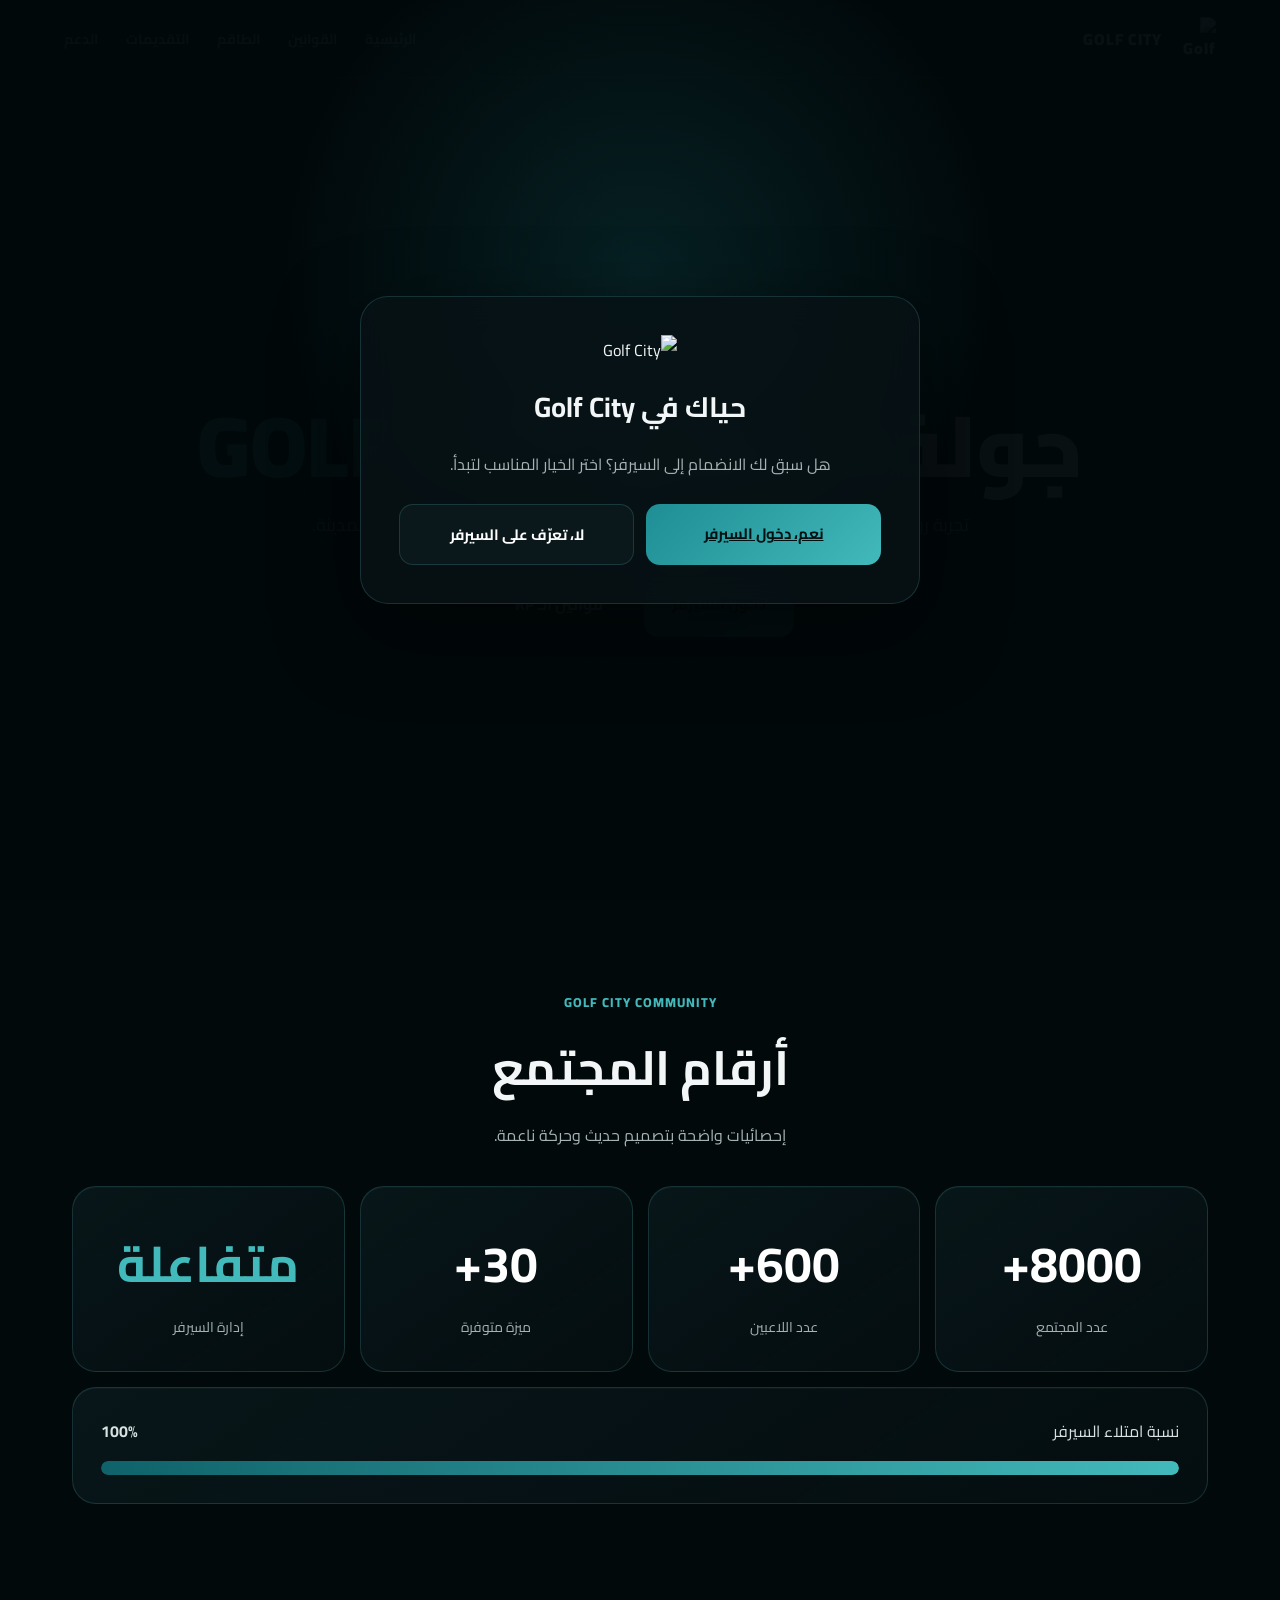
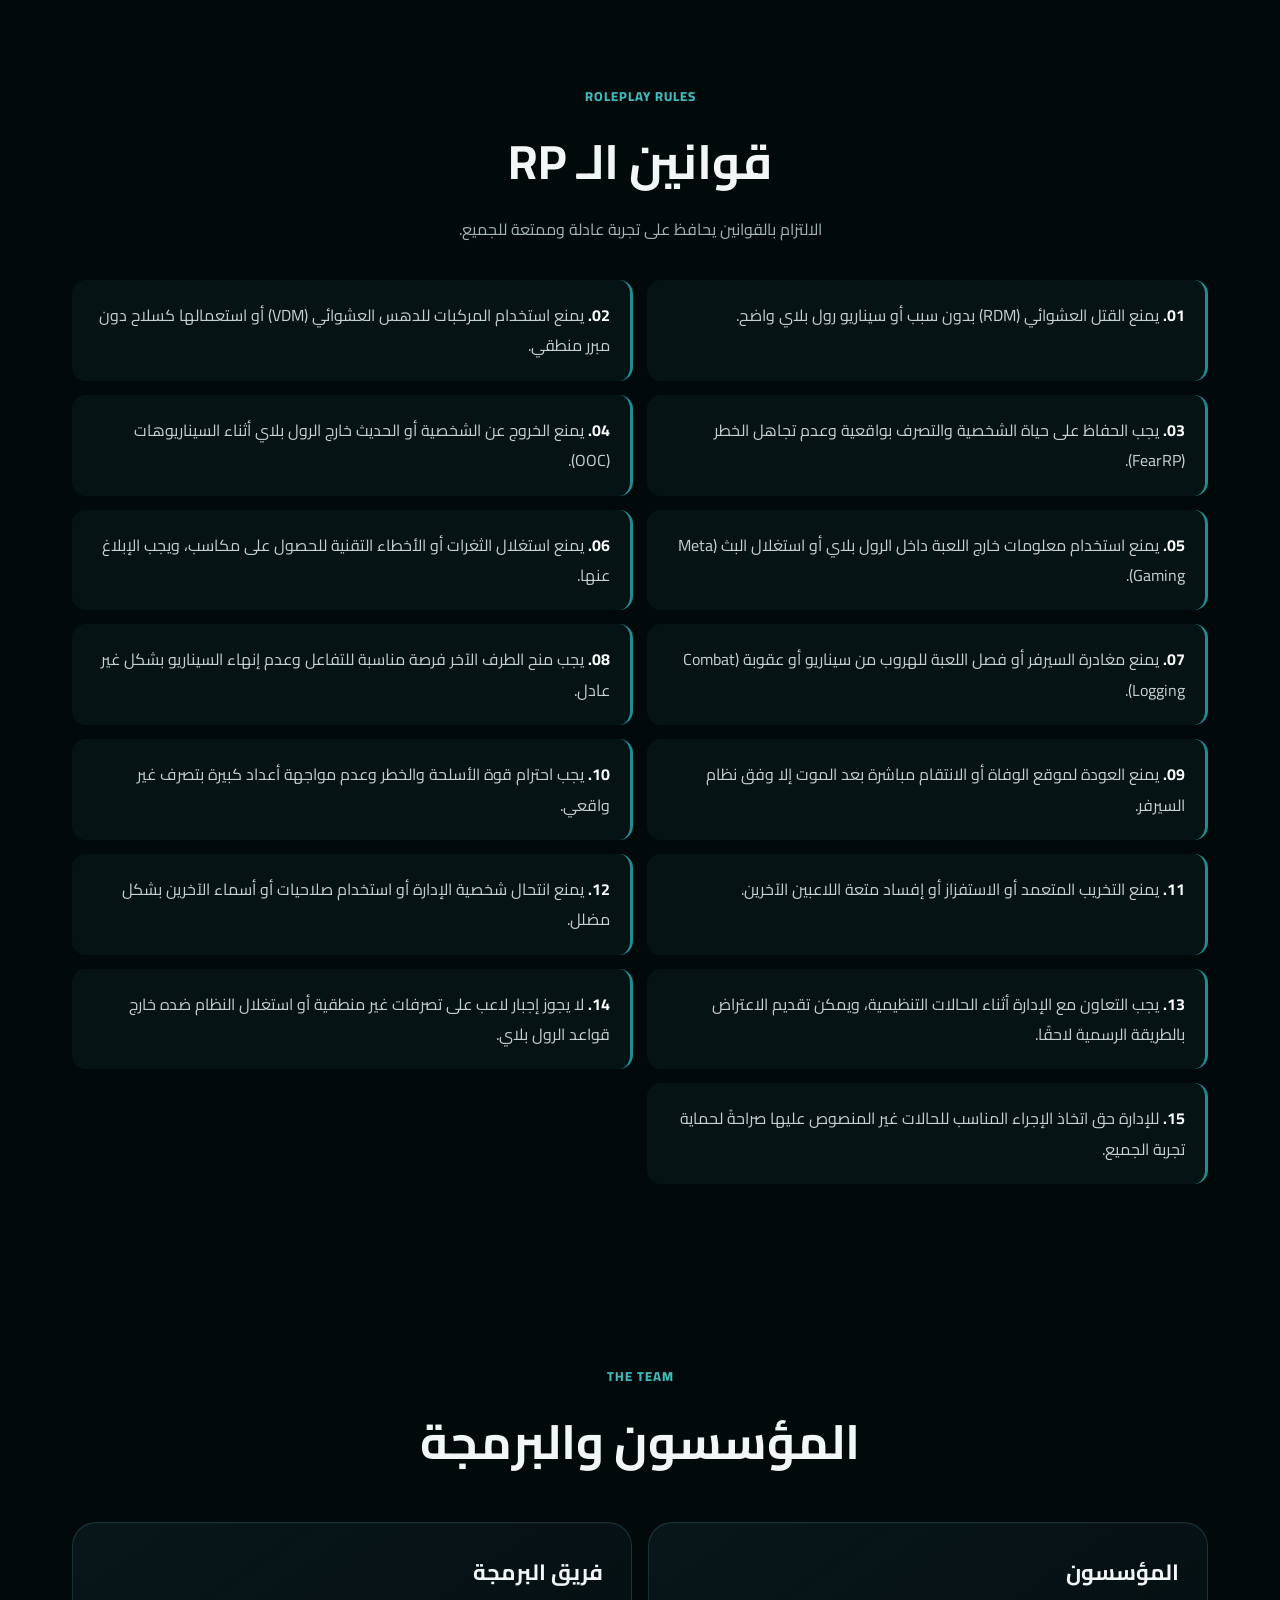
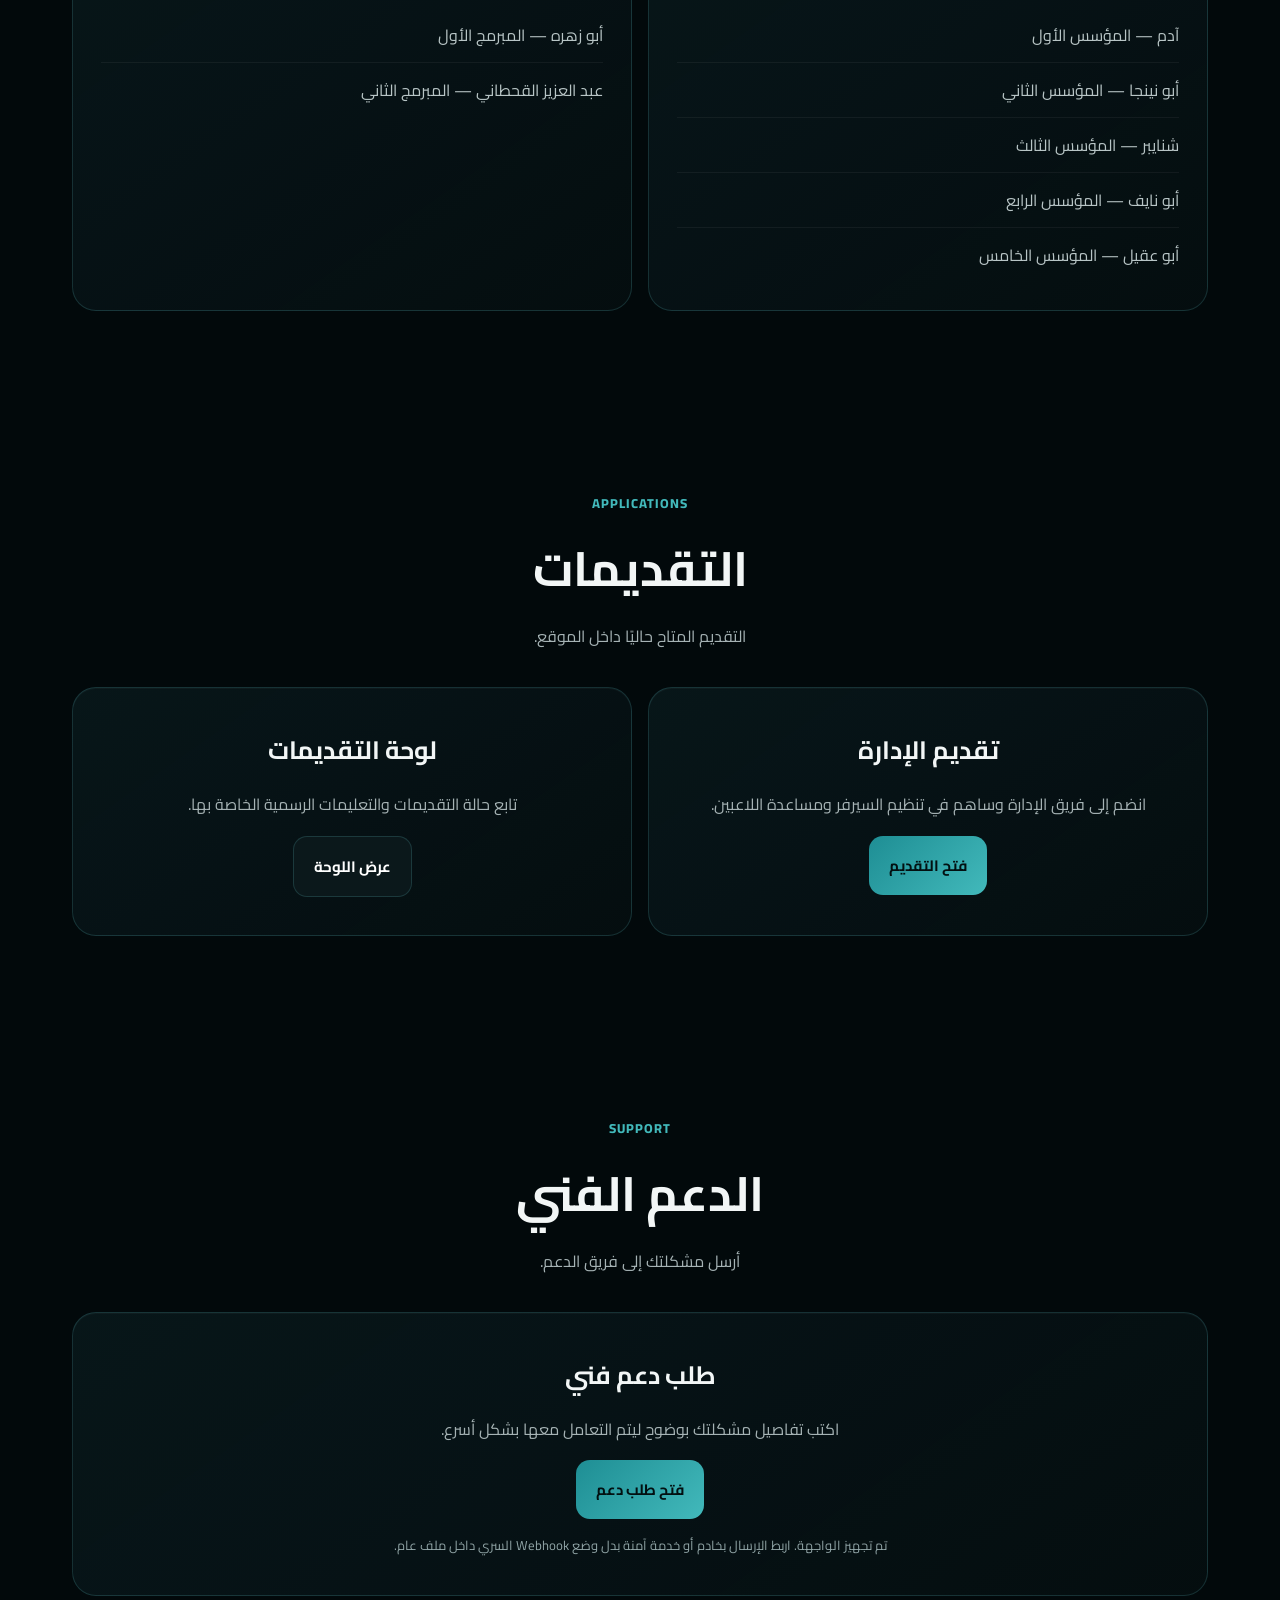
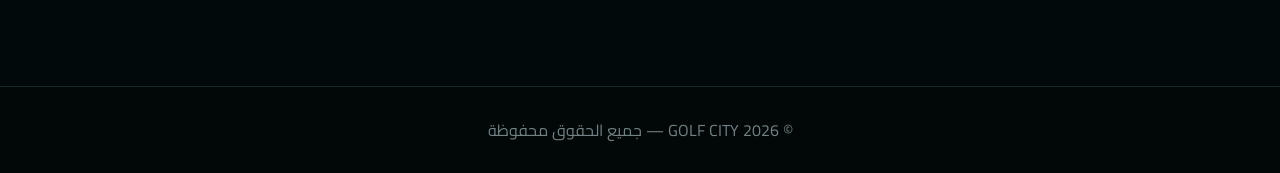
==== index.html @ 4ef330c8 "Add files via upload" ====
<!DOCTYPE html>
<html lang="ar" dir="rtl">
<head>
<meta charset="UTF-8"><meta name="viewport" content="width=device-width,initial-scale=1.0">
<title>Golf City | جولف سيتي</title>
<style>
@import url('https://fonts.googleapis.com/css2?family=Cairo:wght@400;500;600;700;800;900&display=swap');
:root{--bg:#02090b;--panel:#071215;--panel2:#0a1a1d;--turq:#1e8e94;--turq2:#42b9bb;--turq3:#0f6269;--text:#f2f6f6;--muted:#a6b3b5;--line:rgba(99,205,207,.18)}
*{box-sizing:border-box}html{scroll-behavior:smooth}body{margin:0;background:var(--bg);color:var(--text);font-family:Cairo,Arial,sans-serif;overflow-x:hidden}.hidden{display:none!important}
#entry{position:fixed;inset:0;z-index:1000;display:grid;place-items:center;background:radial-gradient(circle at 50% 30%,rgba(30,142,148,.18),transparent 40%),rgba(2,9,11,.97);padding:20px}.entry-box{width:min(560px,100%);padding:38px;border:1px solid var(--line);border-radius:28px;background:rgba(7,18,21,.86);box-shadow:0 25px 80px #0008;text-align:center;backdrop-filter:blur(18px)}.entry-box img{width:92px;height:92px;object-fit:contain;margin-bottom:12px}.entry-box h1{font-size:28px;margin:4px 0 10px}.entry-box p{color:var(--muted);line-height:1.9}.choice{display:grid;grid-template-columns:1fr 1fr;gap:12px;margin-top:25px}.btn{border:1px solid var(--line);background:#0b181b;color:#fff;padding:15px 20px;border-radius:14px;font:700 15px Cairo;cursor:pointer;transition:.25s}.btn:hover{transform:translateY(-2px);border-color:var(--turq2)}.btn.primary{background:linear-gradient(135deg,var(--turq),var(--turq2));color:#021011;border:0}.btn.big{padding:17px 28px;font-size:16px;text-decoration:none;display:inline-block}
.video-wrap{position:fixed;inset:0;z-index:-3;overflow:hidden}.video-wrap video{width:100%;height:100%;object-fit:cover;filter:brightness(.32) saturate(.9)}.shade{position:fixed;inset:0;z-index:-2;background:radial-gradient(circle at 50% 28%,rgba(13,83,88,.22),transparent 42%),linear-gradient(180deg,rgba(2,9,11,.38),var(--bg) 90%)}
header{position:sticky;top:0;z-index:50;height:78px;display:flex;align-items:center;justify-content:space-between;padding:0 clamp(18px,5vw,72px);border-bottom:1px solid var(--line);background:rgba(2,9,11,.74);backdrop-filter:blur(16px)}.brand{display:flex;align-items:center;gap:10px;font-weight:900;letter-spacing:1px}.brand img{width:44px;height:44px;object-fit:contain}.desktop-nav{display:flex;gap:28px}.desktop-nav a{color:var(--muted);text-decoration:none;font-size:14px;font-weight:700;cursor:pointer}.desktop-nav a:hover{color:var(--turq2)}.menu-btn{display:none;background:transparent;border:1px solid var(--line);color:#fff;width:45px;height:40px;border-radius:11px;font-size:22px}
.hero{min-height:calc(100vh - 78px);display:grid;place-items:center;padding:40px 20px}.hero-card{text-align:center;width:min(1050px,100%);padding:60px 20px;position:relative}.hero-card:before{content:"";position:absolute;inset:8% 18%;border:1px solid rgba(66,185,187,.16);border-radius:50%;filter:blur(.2px);z-index:-1}.hero-logo{width:min(230px,55vw);height:150px;object-fit:contain;filter:drop-shadow(0 0 30px rgba(49,176,180,.22));animation:float 4s ease-in-out infinite}.eyebrow{display:inline-flex;align-items:center;gap:9px;color:#b7d8d9;border:1px solid var(--line);padding:8px 15px;border-radius:999px;background:#071417aa;font-size:13px}.eyebrow:before{content:"";width:8px;height:8px;border-radius:50%;background:#46d7a4;box-shadow:0 0 14px #46d7a4}.hero h1{font-size:clamp(40px,8vw,86px);line-height:1.05;margin:18px 0 16px;font-weight:900}.hero h1 span{color:var(--turq2)}.hero p{max-width:720px;margin:auto;color:#b7c3c5;font-size:clamp(15px,2vw,18px);line-height:2}.hero-actions{display:flex;justify-content:center;gap:12px;flex-wrap:wrap;margin-top:28px}.outline{background:rgba(4,14,16,.5)}
section{max-width:1180px;margin:auto;padding:90px 22px}.section-head{text-align:center;margin-bottom:36px}.kicker{color:var(--turq2);font-size:13px;font-weight:800;letter-spacing:1px}.section-head h2{font-size:clamp(28px,5vw,48px);margin:8px 0}.section-head p{color:var(--muted);margin:0}.stats{display:grid;grid-template-columns:repeat(4,1fr);gap:15px}.stat,.card{background:linear-gradient(145deg,rgba(8,24,27,.92),rgba(5,14,16,.88));border:1px solid var(--line);border-radius:24px;box-shadow:inset 0 1px #ffffff08}.stat{padding:30px 18px;text-align:center}.stat b{font-size:clamp(28px,4vw,50px);display:block;color:#fff}.stat b.accent{color:var(--turq2)}.stat span{color:var(--muted);font-size:14px}.progress-card{grid-column:1/-1;padding:25px}.progress-top{display:flex;justify-content:space-between;gap:10px;color:#d8e2e2;margin-bottom:15px}.bar{height:14px;border-radius:999px;background:#101d20;overflow:hidden}.bar i{display:block;width:0;height:100%;border-radius:inherit;background:linear-gradient(90deg,var(--turq3),var(--turq2));transition:width 2s ease}
.rules{display:grid;grid-template-columns:repeat(2,1fr);gap:14px}.rule{padding:20px;border-right:3px solid var(--turq);background:#061315;border-radius:14px;color:#c5d0d1;line-height:1.9}.rule strong{color:#fff}.people{display:grid;grid-template-columns:repeat(2,1fr);gap:16px}.card{padding:28px}.card h3{font-size:22px;margin:0 0 15px}.list{margin:0;padding:0;list-style:none}.list li{padding:12px 0;border-bottom:1px solid #ffffff0d;color:#b8c5c6}.list li:last-child{border:0}.app-grid{display:grid;grid-template-columns:repeat(2,1fr);gap:16px}.app-card{text-align:center;padding:38px}.app-card h3{font-size:25px}.app-card p{color:var(--muted);line-height:1.9}.support-note{font-size:13px;color:#91a5a7;margin-top:14px}.form-modal{position:fixed;inset:0;z-index:100;display:none;place-items:center;background:#000a;padding:18px;backdrop-filter:blur(8px)}.form-modal.show{display:grid}.form-box{width:min(560px,100%);max-height:90vh;overflow:auto;padding:28px;background:#071417;border:1px solid var(--line);border-radius:25px}.form-box h3{margin-top:0}.close{float:left;background:none;border:0;color:#fff;font-size:28px;cursor:pointer}.group{margin:14px 0}.group label{display:block;color:#b8c6c7;margin-bottom:6px;font-size:13px}.group input,.group textarea{width:100%;padding:13px;border:1px solid var(--line);border-radius:12px;background:#020a0c;color:#fff;font:14px Cairo;outline:none}.group textarea{min-height:110px;resize:vertical}.group input:focus,.group textarea:focus{border-color:var(--turq2)}footer{text-align:center;padding:28px;color:#718184;border-top:1px solid var(--line);background:#020708}.toast{position:fixed;bottom:22px;left:50%;transform:translate(-50%,100px);opacity:0;transition:.3s;background:#0b2023;border:1px solid var(--line);padding:13px 20px;border-radius:14px;z-index:200}.toast.show{transform:translate(-50%,0);opacity:1}@keyframes float{50%{transform:translateY(-10px)}}
@media(max-width:720px){header{height:70px}.desktop-nav{display:none}.menu-btn{display:block}.mobile-nav{position:fixed;top:78px;right:16px;left:16px;padding:12px;background:#071417f2;border:1px solid var(--line);border-radius:18px;display:none;flex-direction:column;z-index:49;backdrop-filter:blur(16px)}.mobile-nav.show{display:flex}.mobile-nav a{padding:12px;color:#d8e2e2;text-decoration:none;border-bottom:1px solid #ffffff0b}.stats,.people,.app-grid{grid-template-columns:1fr 1fr}.rules{grid-template-columns:1fr}.hero{min-height:calc(100vh - 70px)}.hero-card{padding-top:35px}.hero-logo{height:115px}.choice{grid-template-columns:1fr}.progress-card{grid-column:1/-1}.stat{padding:24px 10px}.stat span{font-size:12px}section{padding:65px 16px}.app-grid{grid-template-columns:1fr}.people{grid-template-columns:1fr}.hero h1{font-size:45px}}
@media(min-width:721px){.mobile-nav{display:none!important}}
</style></head>
<body>
<div id="entry"><div class="entry-box"><img src="assets/logo.png" alt="Golf City"><h1>حياك في Golf City</h1><p>هل سبق لك الانضمام إلى السيرفر؟ اختر الخيار المناسب لتبدأ.</p><div class="choice"><a class="btn primary" href="https://discord.gg/g-c">نعم، دخول السيرفر</a><button class="btn" onclick="closeEntry();setTimeout(()=>document.querySelector('#about').scrollIntoView({behavior:'smooth'}),150)">لا، تعرّف على السيرفر</button></div></div></div>
<div class="video-wrap"><video autoplay muted loop playsinline preload="auto"><source src="assets/background.mp4" type="video/mp4"></video></div><div class="shade"></div>
<header><div class="brand"><img src="assets/logo.png" alt="Golf City"><span>GOLF CITY</span></div><nav class="desktop-nav"><a href="#home">الرئيسية</a><a href="#rules">القوانين</a><a href="#staff">الطاقم</a><a href="#apps">التقديمات</a><a href="#support">الدعم</a></nav><button class="menu-btn" onclick="document.querySelector('.mobile-nav').classList.toggle('show')">☰</button></header>
<nav class="mobile-nav"><a href="#home">الرئيسية</a><a href="#rules">القوانين</a><a href="#staff">الطاقم</a><a href="#apps">التقديمات</a><a href="#support">الدعم الفني</a></nav>
<main>
<section class="hero" id="home"><div class="hero-card"><img class="hero-logo" src="assets/logo.png" alt="Golf City"><div class="eyebrow">السيرفر متصل الآن</div><h1>جولف سيتي <span>GOLF CITY</span></h1><p>تجربة رول بلاي متكاملة، مجتمع كبير، وإدارة متفاعلة. اصنع قصتك وابدأ رحلتك داخل المدينة.</p><div class="hero-actions"><a class="btn big primary" href="https://discord.gg/g-c">دخول السيرفر</a><a class="btn big outline" href="#rules">قوانين الـ RP</a></div></div></section>
<section id="about"><div class="section-head"><div class="kicker">GOLF CITY COMMUNITY</div><h2>أرقام المجتمع</h2><p>إحصائيات واضحة بتصميم حديث وحركة ناعمة.</p></div><div class="stats"><div class="stat"><b data-count="8000" data-suffix="+">0</b><span>عدد المجتمع</span></div><div class="stat"><b data-count="600" data-suffix="+">0</b><span>عدد اللاعبين</span></div><div class="stat"><b data-count="30" data-suffix="+">0</b><span>ميزة متوفرة</span></div><div class="stat"><b class="accent">متفاعلة</b><span>إدارة السيرفر</span></div><div class="card progress-card"><div class="progress-top"><span>نسبة امتلاء السيرفر</span><strong>100%</strong></div><div class="bar"><i></i></div></div></div></section>
<section id="rules"><div class="section-head"><div class="kicker">ROLEPLAY RULES</div><h2>قوانين الـ RP</h2><p>الالتزام بالقوانين يحافظ على تجربة عادلة وممتعة للجميع.</p></div><div class="rules" id="rulesList"></div></section>
<section id="staff"><div class="section-head"><div class="kicker">THE TEAM</div><h2>المؤسسون والبرمجة</h2></div><div class="people"><div class="card"><h3>المؤسسون</h3><ul class="list"><li>آدم — المؤسس الأول</li><li>أبو نينجا — المؤسس الثاني</li><li>شنايبر — المؤسس الثالث</li><li>أبو نايف — المؤسس الرابع</li><li>أبو عقيل — المؤسس الخامس</li></ul></div><div class="card"><h3>فريق البرمجة</h3><ul class="list"><li>أبو زهره — المبرمج الأول</li><li>عبد العزيز القحطاني — المبرمج الثاني</li></ul></div></div></section>
<section id="apps"><div class="section-head"><div class="kicker">APPLICATIONS</div><h2>التقديمات</h2><p>التقديم المتاح حاليًا داخل الموقع.</p></div><div class="app-grid"><div class="card app-card"><h3>تقديم الإدارة</h3><p>انضم إلى فريق الإدارة وساهم في تنظيم السيرفر ومساعدة اللاعبين.</p><button class="btn primary" onclick="openForm('admin')">فتح التقديم</button></div><div class="card app-card"><h3>لوحة التقديمات</h3><p>تابع حالة التقديمات والتعليمات الرسمية الخاصة بها.</p><button class="btn" onclick="showToast('سيتم إضافة تفاصيل لوحة التقديمات حسب الرابط الذي تضعه لاحقًا.')">عرض اللوحة</button></div></div></section>
<section id="support"><div class="section-head"><div class="kicker">SUPPORT</div><h2>الدعم الفني</h2><p>أرسل مشكلتك إلى فريق الدعم.</p></div><div class="card app-card"><h3>طلب دعم فني</h3><p>اكتب تفاصيل مشكلتك بوضوح ليتم التعامل معها بشكل أسرع.</p><button class="btn primary" onclick="openForm('support')">فتح طلب دعم</button><div class="support-note">تم تجهيز الواجهة. اربط الإرسال بخادم أو خدمة آمنة بدل وضع Webhook السري داخل ملف عام.</div></div></section>
</main><footer>© 2026 GOLF CITY — جميع الحقوق محفوظة</footer>
<div class="form-modal" id="modal"><div class="form-box"><button class="close" onclick="closeForm()">×</button><h3 id="formTitle"></h3><p id="formDesc" style="color:#a6b3b5"></p><form id="form"><div class="group"><label>آيدي ديسكورد</label><input id="discordId" required></div><div class="group"><label>الاسم</label><input id="name" required></div><div class="group"><label id="extraLabel">التفاصيل</label><textarea id="details" required></textarea></div><button class="btn primary" style="width:100%;margin-top:8px" type="submit">إرسال</button></form></div></div><div class="toast" id="toast"></div>
<script>
const rules=['يمنع القتل العشوائي (RDM) بدون سبب أو سيناريو رول بلاي واضح.','يمنع استخدام المركبات للدهس العشوائي (VDM) أو استعمالها كسلاح دون مبرر منطقي.','يجب الحفاظ على حياة الشخصية والتصرف بواقعية وعدم تجاهل الخطر (FearRP).','يمنع الخروج عن الشخصية أو الحديث خارج الرول بلاي أثناء السيناريوهات (OOC).','يمنع استخدام معلومات خارج اللعبة داخل الرول بلاي أو استغلال البث (Meta Gaming).','يمنع استغلال الثغرات أو الأخطاء التقنية للحصول على مكاسب، ويجب الإبلاغ عنها.','يمنع مغادرة السيرفر أو فصل اللعبة للهروب من سيناريو أو عقوبة (Combat Logging).','يجب منح الطرف الآخر فرصة مناسبة للتفاعل وعدم إنهاء السيناريو بشكل غير عادل.','يمنع العودة لموقع الوفاة أو الانتقام مباشرة بعد الموت إلا وفق نظام السيرفر.','يجب احترام قوة الأسلحة والخطر وعدم مواجهة أعداد كبيرة بتصرف غير واقعي.','يمنع التخريب المتعمد أو الاستفزاز أو إفساد متعة اللاعبين الآخرين.','يمنع انتحال شخصية الإدارة أو استخدام صلاحيات أو أسماء الآخرين بشكل مضلل.','يجب التعاون مع الإدارة أثناء الحالات التنظيمية، ويمكن تقديم الاعتراض بالطريقة الرسمية لاحقًا.','لا يجوز إجبار لاعب على تصرفات غير منطقية أو استغلال النظام ضده خارج قواعد الرول بلاي.','للإدارة حق اتخاذ الإجراء المناسب للحالات غير المنصوص عليها صراحةً لحماية تجربة الجميع.'];
document.getElementById('rulesList').innerHTML=rules.map((r,i)=>`<div class="rule"><strong>${String(i+1).padStart(2,'0')}.</strong> ${r}</div>`).join('');
function closeEntry(){document.getElementById('entry').classList.add('hidden')}
function openForm(type){modal.classList.add('show');form.dataset.type=type;if(type==='admin'){formTitle.textContent='تقديم إلى إدارة Golf City';formDesc.textContent='أكمل البيانات المطلوبة وسيتم تجهيز الطلب للإرسال.';extraLabel.textContent='خبراتك ولماذا ترغب بالانضمام؟'}else{formTitle.textContent='طلب دعم فني';formDesc.textContent='اشرح المشكلة بشكل واضح.';extraLabel.textContent='شرح المشكلة'}}function closeForm(){modal.classList.remove('show');form.reset()}function showToast(t){toast.textContent=t;toast.classList.add('show');setTimeout(()=>toast.classList.remove('show'),3500)}
form.addEventListener('submit',e=>{e.preventDefault();showToast('تم حفظ الطلب في الواجهة. اربط الموقع بخدمة إرسال آمنة لتوصيله مباشرة بالدعم أو الإدارة.');closeForm()});
const observer=new IntersectionObserver(entries=>entries.forEach(e=>{if(e.isIntersecting){document.querySelectorAll('[data-count]').forEach(el=>{if(el.dataset.done)return;el.dataset.done=1;let target=+el.dataset.count,start=0,d=1400,t0=performance.now();let run=t=>{let p=Math.min((t-t0)/d,1);el.textContent=Math.floor(target*(1-Math.pow(1-p,3)))+(el.dataset.suffix||'');if(p<1)requestAnimationFrame(run)};requestAnimationFrame(run)});document.querySelector('.bar i').style.width='100%'}}),{threshold:.25});observer.observe(document.getElementById('about'));
document.querySelectorAll('.mobile-nav a').forEach(a=>a.onclick=()=>document.querySelector('.mobile-nav').classList.remove('show'));
</script></body></html>
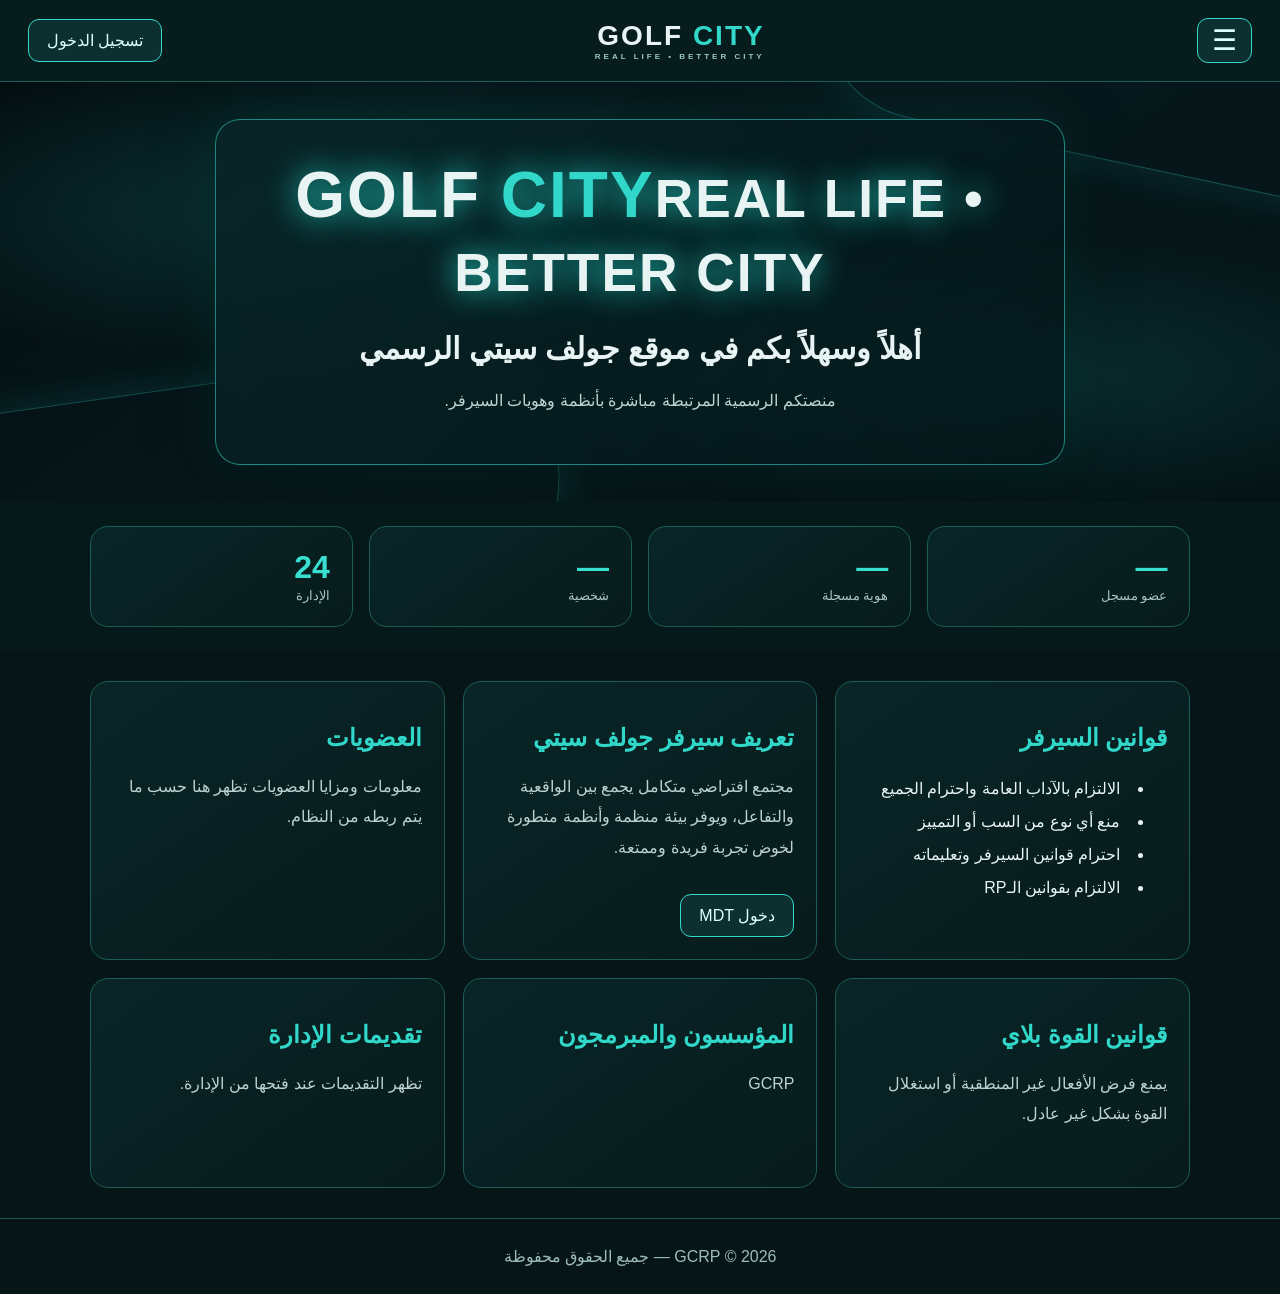
==== commit 417ec338: "Add files via upload" ====
--- a/index.html
+++ b/index.html
@@ -1,41 +1,51 @@
-<!DOCTYPE html>
-<html lang="ar" dir="rtl">
-<head>
-<meta charset="UTF-8"><meta name="viewport" content="width=device-width,initial-scale=1.0">
-<title>Golf City | جولف سيتي</title>
-<style>
-@import url('https://fonts.googleapis.com/css2?family=Cairo:wght@400;500;600;700;800;900&display=swap');
-:root{--bg:#02090b;--panel:#071215;--panel2:#0a1a1d;--turq:#1e8e94;--turq2:#42b9bb;--turq3:#0f6269;--text:#f2f6f6;--muted:#a6b3b5;--line:rgba(99,205,207,.18)}
-*{box-sizing:border-box}html{scroll-behavior:smooth}body{margin:0;background:var(--bg);color:var(--text);font-family:Cairo,Arial,sans-serif;overflow-x:hidden}.hidden{display:none!important}
-#entry{position:fixed;inset:0;z-index:1000;display:grid;place-items:center;background:radial-gradient(circle at 50% 30%,rgba(30,142,148,.18),transparent 40%),rgba(2,9,11,.97);padding:20px}.entry-box{width:min(560px,100%);padding:38px;border:1px solid var(--line);border-radius:28px;background:rgba(7,18,21,.86);box-shadow:0 25px 80px #0008;text-align:center;backdrop-filter:blur(18px)}.entry-box img{width:92px;height:92px;object-fit:contain;margin-bottom:12px}.entry-box h1{font-size:28px;margin:4px 0 10px}.entry-box p{color:var(--muted);line-height:1.9}.choice{display:grid;grid-template-columns:1fr 1fr;gap:12px;margin-top:25px}.btn{border:1px solid var(--line);background:#0b181b;color:#fff;padding:15px 20px;border-radius:14px;font:700 15px Cairo;cursor:pointer;transition:.25s}.btn:hover{transform:translateY(-2px);border-color:var(--turq2)}.btn.primary{background:linear-gradient(135deg,var(--turq),var(--turq2));color:#021011;border:0}.btn.big{padding:17px 28px;font-size:16px;text-decoration:none;display:inline-block}
-.video-wrap{position:fixed;inset:0;z-index:-3;overflow:hidden}.video-wrap video{width:100%;height:100%;object-fit:cover;filter:brightness(.32) saturate(.9)}.shade{position:fixed;inset:0;z-index:-2;background:radial-gradient(circle at 50% 28%,rgba(13,83,88,.22),transparent 42%),linear-gradient(180deg,rgba(2,9,11,.38),var(--bg) 90%)}
-header{position:sticky;top:0;z-index:50;height:78px;display:flex;align-items:center;justify-content:space-between;padding:0 clamp(18px,5vw,72px);border-bottom:1px solid var(--line);background:rgba(2,9,11,.74);backdrop-filter:blur(16px)}.brand{display:flex;align-items:center;gap:10px;font-weight:900;letter-spacing:1px}.brand img{width:44px;height:44px;object-fit:contain}.desktop-nav{display:flex;gap:28px}.desktop-nav a{color:var(--muted);text-decoration:none;font-size:14px;font-weight:700;cursor:pointer}.desktop-nav a:hover{color:var(--turq2)}.menu-btn{display:none;background:transparent;border:1px solid var(--line);color:#fff;width:45px;height:40px;border-radius:11px;font-size:22px}
-.hero{min-height:calc(100vh - 78px);display:grid;place-items:center;padding:40px 20px}.hero-card{text-align:center;width:min(1050px,100%);padding:60px 20px;position:relative}.hero-card:before{content:"";position:absolute;inset:8% 18%;border:1px solid rgba(66,185,187,.16);border-radius:50%;filter:blur(.2px);z-index:-1}.hero-logo{width:min(230px,55vw);height:150px;object-fit:contain;filter:drop-shadow(0 0 30px rgba(49,176,180,.22));animation:float 4s ease-in-out infinite}.eyebrow{display:inline-flex;align-items:center;gap:9px;color:#b7d8d9;border:1px solid var(--line);padding:8px 15px;border-radius:999px;background:#071417aa;font-size:13px}.eyebrow:before{content:"";width:8px;height:8px;border-radius:50%;background:#46d7a4;box-shadow:0 0 14px #46d7a4}.hero h1{font-size:clamp(40px,8vw,86px);line-height:1.05;margin:18px 0 16px;font-weight:900}.hero h1 span{color:var(--turq2)}.hero p{max-width:720px;margin:auto;color:#b7c3c5;font-size:clamp(15px,2vw,18px);line-height:2}.hero-actions{display:flex;justify-content:center;gap:12px;flex-wrap:wrap;margin-top:28px}.outline{background:rgba(4,14,16,.5)}
-section{max-width:1180px;margin:auto;padding:90px 22px}.section-head{text-align:center;margin-bottom:36px}.kicker{color:var(--turq2);font-size:13px;font-weight:800;letter-spacing:1px}.section-head h2{font-size:clamp(28px,5vw,48px);margin:8px 0}.section-head p{color:var(--muted);margin:0}.stats{display:grid;grid-template-columns:repeat(4,1fr);gap:15px}.stat,.card{background:linear-gradient(145deg,rgba(8,24,27,.92),rgba(5,14,16,.88));border:1px solid var(--line);border-radius:24px;box-shadow:inset 0 1px #ffffff08}.stat{padding:30px 18px;text-align:center}.stat b{font-size:clamp(28px,4vw,50px);display:block;color:#fff}.stat b.accent{color:var(--turq2)}.stat span{color:var(--muted);font-size:14px}.progress-card{grid-column:1/-1;padding:25px}.progress-top{display:flex;justify-content:space-between;gap:10px;color:#d8e2e2;margin-bottom:15px}.bar{height:14px;border-radius:999px;background:#101d20;overflow:hidden}.bar i{display:block;width:0;height:100%;border-radius:inherit;background:linear-gradient(90deg,var(--turq3),var(--turq2));transition:width 2s ease}
-.rules{display:grid;grid-template-columns:repeat(2,1fr);gap:14px}.rule{padding:20px;border-right:3px solid var(--turq);background:#061315;border-radius:14px;color:#c5d0d1;line-height:1.9}.rule strong{color:#fff}.people{display:grid;grid-template-columns:repeat(2,1fr);gap:16px}.card{padding:28px}.card h3{font-size:22px;margin:0 0 15px}.list{margin:0;padding:0;list-style:none}.list li{padding:12px 0;border-bottom:1px solid #ffffff0d;color:#b8c5c6}.list li:last-child{border:0}.app-grid{display:grid;grid-template-columns:repeat(2,1fr);gap:16px}.app-card{text-align:center;padding:38px}.app-card h3{font-size:25px}.app-card p{color:var(--muted);line-height:1.9}.support-note{font-size:13px;color:#91a5a7;margin-top:14px}.form-modal{position:fixed;inset:0;z-index:100;display:none;place-items:center;background:#000a;padding:18px;backdrop-filter:blur(8px)}.form-modal.show{display:grid}.form-box{width:min(560px,100%);max-height:90vh;overflow:auto;padding:28px;background:#071417;border:1px solid var(--line);border-radius:25px}.form-box h3{margin-top:0}.close{float:left;background:none;border:0;color:#fff;font-size:28px;cursor:pointer}.group{margin:14px 0}.group label{display:block;color:#b8c6c7;margin-bottom:6px;font-size:13px}.group input,.group textarea{width:100%;padding:13px;border:1px solid var(--line);border-radius:12px;background:#020a0c;color:#fff;font:14px Cairo;outline:none}.group textarea{min-height:110px;resize:vertical}.group input:focus,.group textarea:focus{border-color:var(--turq2)}footer{text-align:center;padding:28px;color:#718184;border-top:1px solid var(--line);background:#020708}.toast{position:fixed;bottom:22px;left:50%;transform:translate(-50%,100px);opacity:0;transition:.3s;background:#0b2023;border:1px solid var(--line);padding:13px 20px;border-radius:14px;z-index:200}.toast.show{transform:translate(-50%,0);opacity:1}@keyframes float{50%{transform:translateY(-10px)}}
-@media(max-width:720px){header{height:70px}.desktop-nav{display:none}.menu-btn{display:block}.mobile-nav{position:fixed;top:78px;right:16px;left:16px;padding:12px;background:#071417f2;border:1px solid var(--line);border-radius:18px;display:none;flex-direction:column;z-index:49;backdrop-filter:blur(16px)}.mobile-nav.show{display:flex}.mobile-nav a{padding:12px;color:#d8e2e2;text-decoration:none;border-bottom:1px solid #ffffff0b}.stats,.people,.app-grid{grid-template-columns:1fr 1fr}.rules{grid-template-columns:1fr}.hero{min-height:calc(100vh - 70px)}.hero-card{padding-top:35px}.hero-logo{height:115px}.choice{grid-template-columns:1fr}.progress-card{grid-column:1/-1}.stat{padding:24px 10px}.stat span{font-size:12px}section{padding:65px 16px}.app-grid{grid-template-columns:1fr}.people{grid-template-columns:1fr}.hero h1{font-size:45px}}
-@media(min-width:721px){.mobile-nav{display:none!important}}
-</style></head>
-<body>
-<div id="entry"><div class="entry-box"><img src="assets/logo.png" alt="Golf City"><h1>حياك في Golf City</h1><p>هل سبق لك الانضمام إلى السيرفر؟ اختر الخيار المناسب لتبدأ.</p><div class="choice"><a class="btn primary" href="https://discord.gg/g-c">نعم، دخول السيرفر</a><button class="btn" onclick="closeEntry();setTimeout(()=>document.querySelector('#about').scrollIntoView({behavior:'smooth'}),150)">لا، تعرّف على السيرفر</button></div></div></div>
-<div class="video-wrap"><video autoplay muted loop playsinline preload="auto"><source src="assets/background.mp4" type="video/mp4"></video></div><div class="shade"></div>
-<header><div class="brand"><img src="assets/logo.png" alt="Golf City"><span>GOLF CITY</span></div><nav class="desktop-nav"><a href="#home">الرئيسية</a><a href="#rules">القوانين</a><a href="#staff">الطاقم</a><a href="#apps">التقديمات</a><a href="#support">الدعم</a></nav><button class="menu-btn" onclick="document.querySelector('.mobile-nav').classList.toggle('show')">☰</button></header>
-<nav class="mobile-nav"><a href="#home">الرئيسية</a><a href="#rules">القوانين</a><a href="#staff">الطاقم</a><a href="#apps">التقديمات</a><a href="#support">الدعم الفني</a></nav>
-<main>
-<section class="hero" id="home"><div class="hero-card"><img class="hero-logo" src="assets/logo.png" alt="Golf City"><div class="eyebrow">السيرفر متصل الآن</div><h1>جولف سيتي <span>GOLF CITY</span></h1><p>تجربة رول بلاي متكاملة، مجتمع كبير، وإدارة متفاعلة. اصنع قصتك وابدأ رحلتك داخل المدينة.</p><div class="hero-actions"><a class="btn big primary" href="https://discord.gg/g-c">دخول السيرفر</a><a class="btn big outline" href="#rules">قوانين الـ RP</a></div></div></section>
-<section id="about"><div class="section-head"><div class="kicker">GOLF CITY COMMUNITY</div><h2>أرقام المجتمع</h2><p>إحصائيات واضحة بتصميم حديث وحركة ناعمة.</p></div><div class="stats"><div class="stat"><b data-count="8000" data-suffix="+">0</b><span>عدد المجتمع</span></div><div class="stat"><b data-count="600" data-suffix="+">0</b><span>عدد اللاعبين</span></div><div class="stat"><b data-count="30" data-suffix="+">0</b><span>ميزة متوفرة</span></div><div class="stat"><b class="accent">متفاعلة</b><span>إدارة السيرفر</span></div><div class="card progress-card"><div class="progress-top"><span>نسبة امتلاء السيرفر</span><strong>100%</strong></div><div class="bar"><i></i></div></div></div></section>
-<section id="rules"><div class="section-head"><div class="kicker">ROLEPLAY RULES</div><h2>قوانين الـ RP</h2><p>الالتزام بالقوانين يحافظ على تجربة عادلة وممتعة للجميع.</p></div><div class="rules" id="rulesList"></div></section>
-<section id="staff"><div class="section-head"><div class="kicker">THE TEAM</div><h2>المؤسسون والبرمجة</h2></div><div class="people"><div class="card"><h3>المؤسسون</h3><ul class="list"><li>آدم — المؤسس الأول</li><li>أبو نينجا — المؤسس الثاني</li><li>شنايبر — المؤسس الثالث</li><li>أبو نايف — المؤسس الرابع</li><li>أبو عقيل — المؤسس الخامس</li></ul></div><div class="card"><h3>فريق البرمجة</h3><ul class="list"><li>أبو زهره — المبرمج الأول</li><li>عبد العزيز القحطاني — المبرمج الثاني</li></ul></div></div></section>
-<section id="apps"><div class="section-head"><div class="kicker">APPLICATIONS</div><h2>التقديمات</h2><p>التقديم المتاح حاليًا داخل الموقع.</p></div><div class="app-grid"><div class="card app-card"><h3>تقديم الإدارة</h3><p>انضم إلى فريق الإدارة وساهم في تنظيم السيرفر ومساعدة اللاعبين.</p><button class="btn primary" onclick="openForm('admin')">فتح التقديم</button></div><div class="card app-card"><h3>لوحة التقديمات</h3><p>تابع حالة التقديمات والتعليمات الرسمية الخاصة بها.</p><button class="btn" onclick="showToast('سيتم إضافة تفاصيل لوحة التقديمات حسب الرابط الذي تضعه لاحقًا.')">عرض اللوحة</button></div></div></section>
-<section id="support"><div class="section-head"><div class="kicker">SUPPORT</div><h2>الدعم الفني</h2><p>أرسل مشكلتك إلى فريق الدعم.</p></div><div class="card app-card"><h3>طلب دعم فني</h3><p>اكتب تفاصيل مشكلتك بوضوح ليتم التعامل معها بشكل أسرع.</p><button class="btn primary" onclick="openForm('support')">فتح طلب دعم</button><div class="support-note">تم تجهيز الواجهة. اربط الإرسال بخادم أو خدمة آمنة بدل وضع Webhook السري داخل ملف عام.</div></div></section>
-</main><footer>© 2026 GOLF CITY — جميع الحقوق محفوظة</footer>
-<div class="form-modal" id="modal"><div class="form-box"><button class="close" onclick="closeForm()">×</button><h3 id="formTitle"></h3><p id="formDesc" style="color:#a6b3b5"></p><form id="form"><div class="group"><label>آيدي ديسكورد</label><input id="discordId" required></div><div class="group"><label>الاسم</label><input id="name" required></div><div class="group"><label id="extraLabel">التفاصيل</label><textarea id="details" required></textarea></div><button class="btn primary" style="width:100%;margin-top:8px" type="submit">إرسال</button></form></div></div><div class="toast" id="toast"></div>
-<script>
-const rules=['يمنع القتل العشوائي (RDM) بدون سبب أو سيناريو رول بلاي واضح.','يمنع استخدام المركبات للدهس العشوائي (VDM) أو استعمالها كسلاح دون مبرر منطقي.','يجب الحفاظ على حياة الشخصية والتصرف بواقعية وعدم تجاهل الخطر (FearRP).','يمنع الخروج عن الشخصية أو الحديث خارج الرول بلاي أثناء السيناريوهات (OOC).','يمنع استخدام معلومات خارج اللعبة داخل الرول بلاي أو استغلال البث (Meta Gaming).','يمنع استغلال الثغرات أو الأخطاء التقنية للحصول على مكاسب، ويجب الإبلاغ عنها.','يمنع مغادرة السيرفر أو فصل اللعبة للهروب من سيناريو أو عقوبة (Combat Logging).','يجب منح الطرف الآخر فرصة مناسبة للتفاعل وعدم إنهاء السيناريو بشكل غير عادل.','يمنع العودة لموقع الوفاة أو الانتقام مباشرة بعد الموت إلا وفق نظام السيرفر.','يجب احترام قوة الأسلحة والخطر وعدم مواجهة أعداد كبيرة بتصرف غير واقعي.','يمنع التخريب المتعمد أو الاستفزاز أو إفساد متعة اللاعبين الآخرين.','يمنع انتحال شخصية الإدارة أو استخدام صلاحيات أو أسماء الآخرين بشكل مضلل.','يجب التعاون مع الإدارة أثناء الحالات التنظيمية، ويمكن تقديم الاعتراض بالطريقة الرسمية لاحقًا.','لا يجوز إجبار لاعب على تصرفات غير منطقية أو استغلال النظام ضده خارج قواعد الرول بلاي.','للإدارة حق اتخاذ الإجراء المناسب للحالات غير المنصوص عليها صراحةً لحماية تجربة الجميع.'];
-document.getElementById('rulesList').innerHTML=rules.map((r,i)=>`<div class="rule"><strong>${String(i+1).padStart(2,'0')}.</strong> ${r}</div>`).join('');
-function closeEntry(){document.getElementById('entry').classList.add('hidden')}
-function openForm(type){modal.classList.add('show');form.dataset.type=type;if(type==='admin'){formTitle.textContent='تقديم إلى إدارة Golf City';formDesc.textContent='أكمل البيانات المطلوبة وسيتم تجهيز الطلب للإرسال.';extraLabel.textContent='خبراتك ولماذا ترغب بالانضمام؟'}else{formTitle.textContent='طلب دعم فني';formDesc.textContent='اشرح المشكلة بشكل واضح.';extraLabel.textContent='شرح المشكلة'}}function closeForm(){modal.classList.remove('show');form.reset()}function showToast(t){toast.textContent=t;toast.classList.add('show');setTimeout(()=>toast.classList.remove('show'),3500)}
-form.addEventListener('submit',e=>{e.preventDefault();showToast('تم حفظ الطلب في الواجهة. اربط الموقع بخدمة إرسال آمنة لتوصيله مباشرة بالدعم أو الإدارة.');closeForm()});
-const observer=new IntersectionObserver(entries=>entries.forEach(e=>{if(e.isIntersecting){document.querySelectorAll('[data-count]').forEach(el=>{if(el.dataset.done)return;el.dataset.done=1;let target=+el.dataset.count,start=0,d=1400,t0=performance.now();let run=t=>{let p=Math.min((t-t0)/d,1);el.textContent=Math.floor(target*(1-Math.pow(1-p,3)))+(el.dataset.suffix||'');if(p<1)requestAnimationFrame(run)};requestAnimationFrame(run)});document.querySelector('.bar i').style.width='100%'}}),{threshold:.25});observer.observe(document.getElementById('about'));
-document.querySelectorAll('.mobile-nav a').forEach(a=>a.onclick=()=>document.querySelector('.mobile-nav').classList.remove('show'));
-</script></body></html>
+<!doctype html>
+<html lang="ar" dir="rtl"><head>
+<meta charset="utf-8"><meta name="viewport" content="width=device-width,initial-scale=1">
+<title>Golf City | GCRP</title><link rel="stylesheet" href="style.css">
+</head><body>
+<header class="topbar">
+<button class="menuBtn" id="menuBtn" aria-label="القائمة">☰</button>
+<div class="brand">GOLF <span>CITY</span><small>REAL LIFE • BETTER CITY</small></div>
+<button class="loginBtn" id="loginBtn">تسجيل الدخول</button>
+</header>
+
+<aside class="sidebar" id="sidebar">
+<div class="sideHead"><b>GOLF <span>CITY</span></b><button id="closeMenu">×</button></div>
+<a href="#home">الرئيسية</a><a href="#rules">قوانين RP</a><a href="#power">قوانين القوة بلاي</a>
+<a href="#about">تعريف السيرفر</a><a href="#team">المؤسسون والمبرمجون</a><a href="#apply">تقديمات الإدارة</a>
+<a href="#memberships">العضويات</a><a href="mdt.html">MDT</a>
+<a class="adminOnly" id="identitiesLink" href="#identities">🔒 إدارة الهويات</a>
+</aside><div class="overlay" id="overlay"></div>
+
+<main id="home">
+<section class="hero"><div class="heroShade"><div class="heroLogo">GOLF <span>CITY</span><small>REAL LIFE • BETTER CITY</small></div><h1>أهلاً وسهلاً بكم في موقع جولف سيتي الرسمي</h1><p>منصتكم الرسمية المرتبطة مباشرة بأنظمة وهويات السيرفر.</p></div></section>
+
+<section class="stats">
+<article><strong id="members">—</strong><small>عضو مسجل</small></article>
+<article><strong id="identities">—</strong><small>هوية مسجلة</small></article>
+<article><strong id="characters">—</strong><small>شخصية</small></article>
+<article><strong>24</strong><small>الإدارة</small></article>
+</section>
+
+<div class="contentGrid">
+<section id="rules" class="card"><h2>قوانين السيرفر</h2><ul><li>الالتزام بالآداب العامة واحترام الجميع</li><li>منع أي نوع من السب أو التمييز</li><li>احترام قوانين السيرفر وتعليماته</li><li>الالتزام بقوانين الـRP</li></ul></section>
+<section id="about" class="card"><h2>تعريف سيرفر جولف سيتي</h2><p>مجتمع افتراضي متكامل يجمع بين الواقعية والتفاعل، ويوفر بيئة منظمة وأنظمة متطورة لخوض تجربة فريدة وممتعة.</p><a href="mdt.html" class="action">دخول MDT</a></section>
+<section id="memberships" class="card"><h2>العضويات</h2><p>معلومات ومزايا العضويات تظهر هنا حسب ما يتم ربطه من النظام.</p></section>
+<section id="power" class="card"><h2>قوانين القوة بلاي</h2><p>يمنع فرض الأفعال غير المنطقية أو استغلال القوة بشكل غير عادل.</p></section>
+<section id="team" class="card"><h2>المؤسسون والمبرمجون</h2><p>GCRP</p></section>
+<section id="apply" class="card"><h2>تقديمات الإدارة</h2><p>تظهر التقديمات عند فتحها من الإدارة.</p></section>
+</div>
+
+<section id="identities" class="adminPanel" hidden>
+<div class="panelTitle"><h2>🔒 إدارة الهويات</h2><span>خاص بأدمن الموقع</span></div>
+<div class="search"><input id="identitySearch" placeholder="البحث بالاسم أو رقم الهوية"><button id="identityGo">بحث</button></div>
+<div id="identityResult">ابحث عن هوية مسجلة في نفس قاعدة بيانات البوت.</div>
+</section>
+</main>
+
+<div class="modal" id="modal"><div class="modalBox"><button id="modalClose">×</button><h2>تسجيل دخول الإدارة</h2>
+<input id="adminUser" placeholder="اسم المستخدم"><input id="adminPass" type="password" placeholder="كلمة المرور">
+<button id="adminLogin">دخول</button><p id="loginMessage"></p></div></div>
+
+<footer>GCRP © 2026 — جميع الحقوق محفوظة</footer>
+<script>window.GITHUB_PAGES_STATIC=true;</script><script src="app.js"></script></body></html>
--- a/style.css
+++ b/style.css
@@ -0,0 +1,5 @@
+*{box-sizing:border-box}html{scroll-behavior:smooth}body{margin:0;background:#061516;color:#e8f4f3;font-family:Arial,sans-serif}.topbar{height:82px;display:flex;align-items:center;justify-content:space-between;padding:0 28px;background:#071c1d;border-bottom:1px solid #1e5c5b;position:sticky;top:0;z-index:20}.brand,.heroLogo{font-size:28px;font-weight:900;letter-spacing:2px}.brand span,.heroLogo span,h2{color:#31d7c9}.brand small{display:block;font-size:8px;letter-spacing:3px;color:#9bc7c4}.menuBtn,.loginBtn,.action,.search button,.modal button{border:1px solid #35d8cb;border-radius:11px;background:#0c3030;color:#dff;cursor:pointer;padding:11px 18px;font-size:16px}.menuBtn{font-size:28px;padding:5px 14px}.sidebar{position:fixed;z-index:30;top:0;right:-370px;width:350px;height:100vh;background:#071b1d;border-left:1px solid #1b6b68;padding:20px;transition:.28s}.sidebar.open{right:0}.sideHead{display:flex;justify-content:space-between;align-items:center;padding:12px;border-bottom:1px solid #1d5554;font-size:24px}.sideHead span{color:#35d9ca}.sideHead button{background:none;border:0;color:#fff;font-size:32px}.sidebar a{display:block;padding:16px 14px;margin:5px 0;color:#d8eeee;text-decoration:none;border-radius:10px}.sidebar a:hover{background:#0d3534}.sidebar .adminOnly{display:none;border:1px solid #2e8d87;background:#092b2c}.overlay{position:fixed;inset:0;background:#0009;display:none;z-index:25}.overlay.show{display:block}.hero{min-height:420px;display:grid;place-items:center;text-align:center;padding:35px;background:radial-gradient(ellipse at 25% 30%,rgba(22,122,119,.30),transparent 38%),radial-gradient(ellipse at 80% 70%,rgba(32,220,205,.12),transparent 34%),linear-gradient(145deg,#030d10,#07191d 52%,#041215);position:relative;overflow:hidden}.heroShade{padding:38px;max-width:850px;border:1px solid rgba(48,220,207,.55);border-radius:25px;background:linear-gradient(135deg,rgba(8,36,39,.88),rgba(4,20,23,.68));backdrop-filter:blur(14px);box-shadow:0 20px 70px rgba(0,0,0,.38),0 0 55px rgba(25,200,178,.12)}.heroLogo{font-size:64px;text-shadow:0 0 30px #24d9ca}.hero h1{font-size:30px}.hero p{color:#b9d6d3}.stats{display:grid;grid-template-columns:repeat(4,1fr);gap:16px;padding:24px 7%;background:#06191a}.stats article,.card,.adminPanel{background:linear-gradient(145deg,#092526,#071b1c);border:1px solid #1c5c5b;border-radius:18px;padding:22px}.stats strong{display:block;color:#38dfd0;font-size:32px}.stats small{color:#a9c6c4}.contentGrid{display:grid;grid-template-columns:repeat(3,1fr);gap:18px;padding:30px 7%}.card{min-height:210px}.card li{padding:7px}.card p{line-height:1.9;color:#bdd2d0}.action{display:inline-block;text-decoration:none;margin-top:15px}.adminPanel{margin:0 7% 35px}.panelTitle{display:flex;justify-content:space-between;align-items:center}.panelTitle span{font-size:13px;color:#6ee5da}.search{display:flex;gap:8px}.search input,.modal input{flex:1;background:#061314;border:1px solid #285c5b;color:#fff;border-radius:10px;padding:14px}.modal{display:none;position:fixed;z-index:50;inset:0;background:#000b;place-items:center}.modal.show{display:grid}.modalBox{width:min(420px,92vw);background:#091d1f;border:1px solid #2b7d78;border-radius:18px;padding:28px}.modalBox input{display:block;width:100%;margin:10px 0}.modalBox>button:first-child{float:left;background:none;border:0;color:#fff;font-size:28px}.modalBox button:not(:first-child){width:100%;margin-top:10px}.mdt{background:#111315}.mdt .topbar{background:#171a1d;border-color:#30363a}.mdt .brand span{color:#eee}.mdt main{padding:30px 7%}footer{text-align:center;padding:28px;border-top:1px solid #1d5755;color:#9dbdbc}@media(max-width:800px){.stats,.contentGrid{grid-template-columns:1fr 1fr}.heroLogo{font-size:45px}.sidebar{width:300px}}@media(max-width:520px){.stats,.contentGrid{grid-template-columns:1fr}.brand{font-size:20px}.loginBtn{padding:8px}.hero h1{font-size:23px}}
+.hero:before,.hero:after{content:"";position:absolute;border:1px solid rgba(54,223,210,.28);border-radius:999px;pointer-events:none}
+.hero:before{width:780px;height:250px;left:-220px;bottom:-140px;transform:rotate(-8deg);box-shadow:0 0 45px rgba(42,219,205,.14)}
+.hero:after{width:680px;height:210px;right:-220px;top:-125px;transform:rotate(12deg);box-shadow:0 0 45px rgba(42,219,205,.12)}
+.heroShade{position:relative;z-index:1}
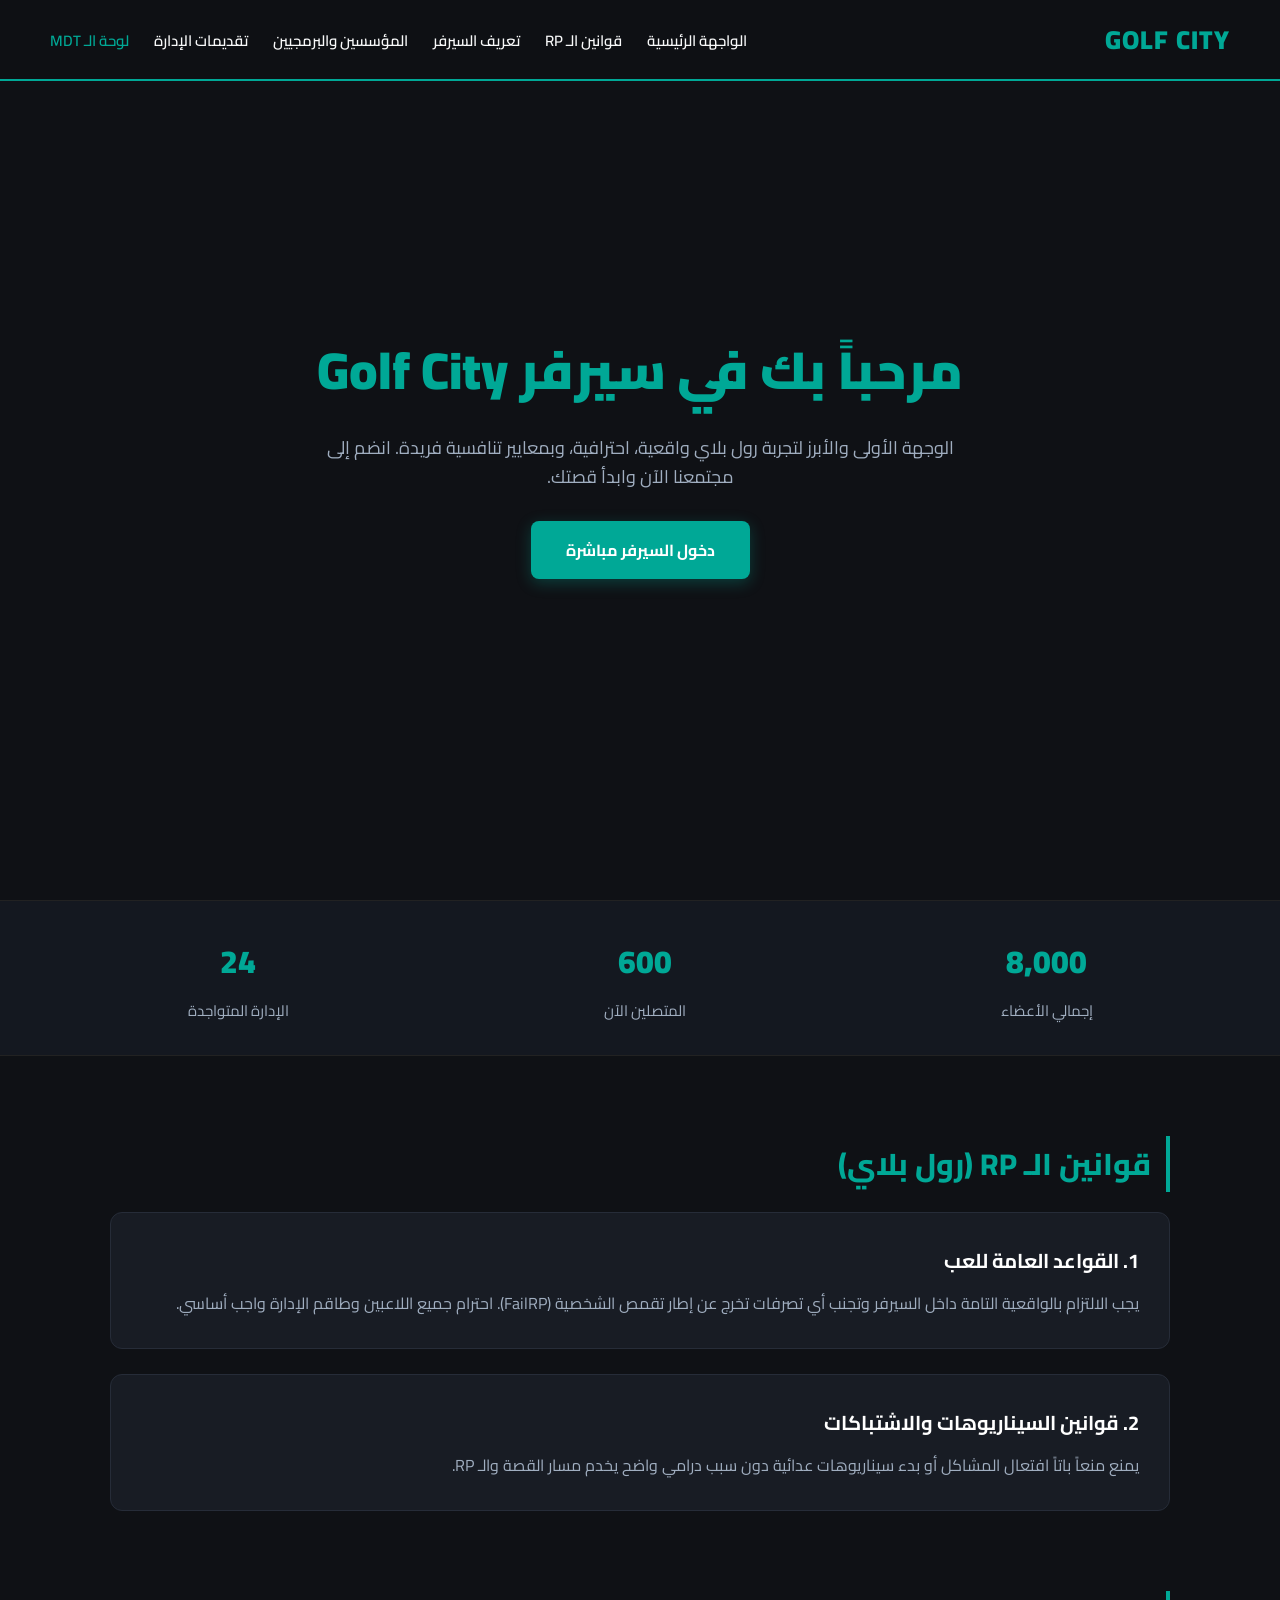
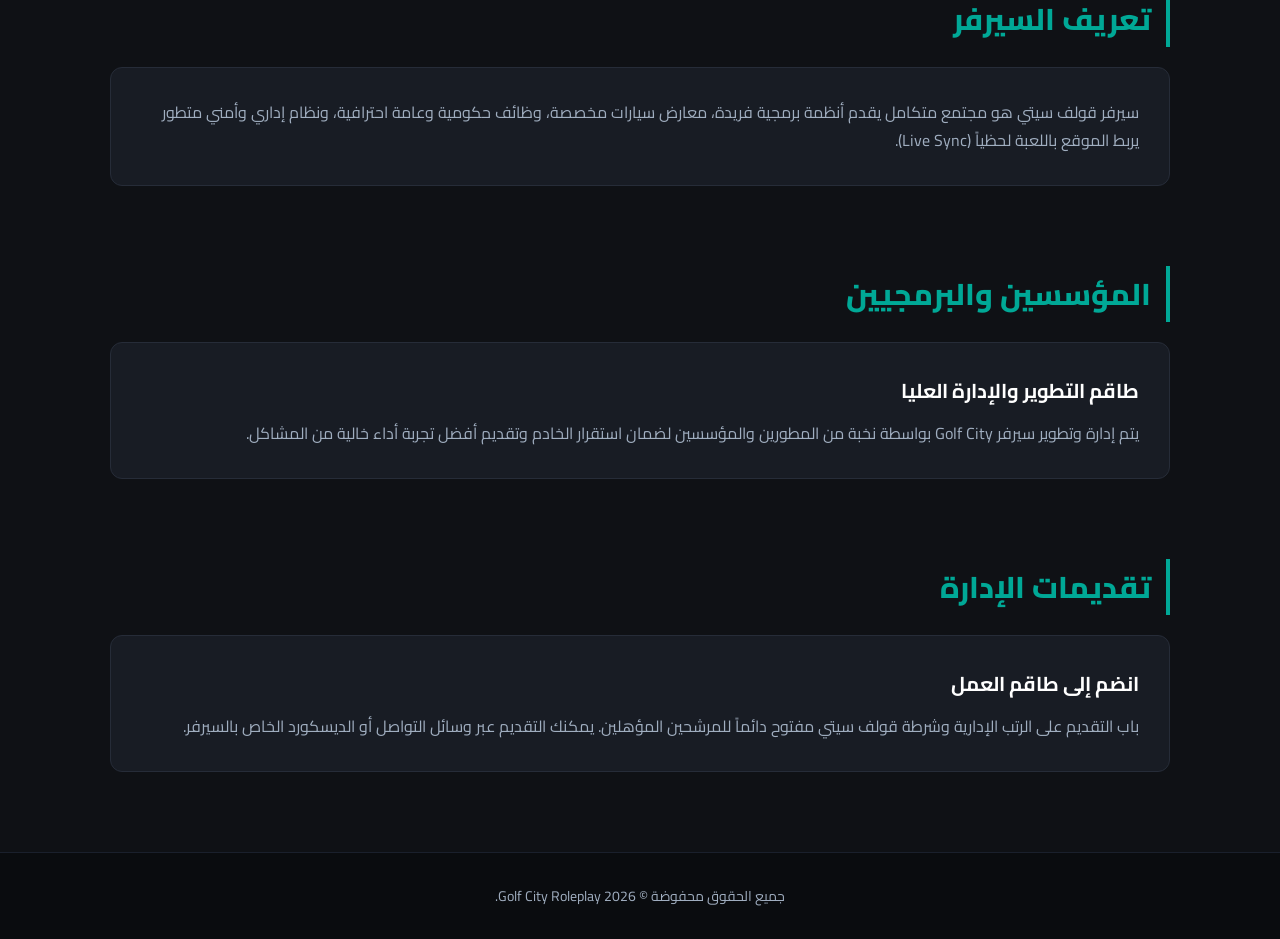
==== commit b1ff8f23: "Refactor index.html with new layout and styles Updated HTML structure and styles for Golf City websi" ====
--- a/index.html
+++ b/index.html
@@ -1,51 +1,170 @@
-<!doctype html>
-<html lang="ar" dir="rtl"><head>
-<meta charset="utf-8"><meta name="viewport" content="width=device-width,initial-scale=1">
-<title>Golf City | GCRP</title><link rel="stylesheet" href="style.css">
-</head><body>
-<header class="topbar">
-<button class="menuBtn" id="menuBtn" aria-label="القائمة">☰</button>
-<div class="brand">GOLF <span>CITY</span><small>REAL LIFE • BETTER CITY</small></div>
-<button class="loginBtn" id="loginBtn">تسجيل الدخول</button>
-</header>
+<!DOCTYPE html>
+<html lang="ar" dir="rtl">
+<head>
+    <meta charset="UTF-8">
+    <meta name="viewport" content="width=device-width, initial-scale=1.0">
+    <title>Golf City | قولف سيتي</title>
+    <link href="https://fonts.googleapis.com/css2?family=Cairo:wght@400;600;700;900&display=swap" rel="stylesheet">
+    <style>
+        :root {
+            --primary-turquoise: #00A896;
+            --turquoise-hover: #028a7c;
+            --bg-dark: #0f1115;
+            --card-bg: #181c24;
+            --text-light: #F8F9FA;
+            --text-gray: #a0aec0;
+        }
+        * { box-sizing: border-box; margin: 0; padding: 0; font-family: 'Cairo', sans-serif; scroll-behavior: smooth; }
+        body { background-color: var(--bg-dark); color: var(--text-light); }
+        
+        /* شريط التنقل العلوي */
+        header { 
+            background: rgba(15, 17, 21, 0.95); 
+            position: fixed; 
+            width: 100%; 
+            top: 0; 
+            z-index: 1000; 
+            border-bottom: 2px solid var(--primary-turquoise); 
+            display: flex; 
+            justify-content: space-between; 
+            align-items: center; 
+            padding: 15px 50px; 
+            backdrop-filter: blur(10px);
+        }
+        .logo { font-size: 26px; font-weight: 900; color: var(--primary-turquoise); letter-spacing: 1px; }
+        nav ul { display: flex; list-style: none; gap: 25px; }
+        nav ul li a { color: var(--text-light); text-decoration: none; font-weight: 600; font-size: 15px; transition: 0.3s; }
+        nav ul li a:hover { color: var(--primary-turquoise); }
 
-<aside class="sidebar" id="sidebar">
-<div class="sideHead"><b>GOLF <span>CITY</span></b><button id="closeMenu">×</button></div>
-<a href="#home">الرئيسية</a><a href="#rules">قوانين RP</a><a href="#power">قوانين القوة بلاي</a>
-<a href="#about">تعريف السيرفر</a><a href="#team">المؤسسون والمبرمجون</a><a href="#apply">تقديمات الإدارة</a>
-<a href="#memberships">العضويات</a><a href="mdt.html">MDT</a>
-<a class="adminOnly" id="identitiesLink" href="#identities">🔒 إدارة الهويات</a>
-</aside><div class="overlay" id="overlay"></div>
+        /* الواجهة الرئيسية */
+        .hero { 
+            height: 100vh; 
+            display: flex; 
+            flex-direction: column; 
+            justify-content: center; 
+            align-items: center; 
+            text-align: center; 
+            background: linear-gradient(rgba(15, 17, 21, 0.85), rgba(15, 17, 21, 0.95)), url('hero-bg.jpg') center/cover; 
+            padding: 0 20px; 
+        }
+        .hero h1 { font-size: 52px; margin-bottom: 15px; color: var(--primary-turquoise); font-weight: 900; }
+        .hero p { font-size: 18px; margin-bottom: 30px; max-width: 650px; color: var(--text-gray); line-height: 1.6; }
+        .btn-server { 
+            background: var(--primary-turquoise); 
+            color: #fff; 
+            padding: 14px 35px; 
+            border-radius: 8px; 
+            text-decoration: none; 
+            font-weight: 700; 
+            font-size: 16px;
+            transition: 0.3s; 
+            box-shadow: 0 4px 15px rgba(0, 168, 150, 0.3);
+        }
+        .btn-server:hover { background: var(--turquoise-hover); transform: translateY(-2px); }
 
-<main id="home">
-<section class="hero"><div class="heroShade"><div class="heroLogo">GOLF <span>CITY</span><small>REAL LIFE • BETTER CITY</small></div><h1>أهلاً وسهلاً بكم في موقع جولف سيتي الرسمي</h1><p>منصتكم الرسمية المرتبطة مباشرة بأنظمة وهويات السيرفر.</p></div></section>
+        /* شريط العدادات */
+        .stats-bar { 
+            display: flex; 
+            justify-content: space-around; 
+            background: #141820; 
+            padding: 30px; 
+            border-top: 1px solid #222; 
+            border-bottom: 1px solid #222;
+        }
+        .stat-item { text-align: center; }
+        .stat-item h3 { font-size: 32px; color: var(--primary-turquoise); font-weight: 900; }
+        .stat-item p { color: var(--text-gray); font-size: 15px; margin-top: 5px; }
 
-<section class="stats">
-<article><strong id="members">—</strong><small>عضو مسجل</small></article>
-<article><strong id="identities">—</strong><small>هوية مسجلة</small></article>
-<article><strong id="characters">—</strong><small>شخصية</small></article>
-<article><strong>24</strong><small>الإدارة</small></article>
-</section>
+        /* قسم الأقسام والقوانين */
+        .section-container { max-width: 1100px; margin: 80px auto; padding: 0 20px; }
+        .section-title { font-size: 30px; color: var(--primary-turquoise); margin-bottom: 20px; font-weight: 800; border-right: 4px solid var(--primary-turquoise); padding-right: 15px; }
+        .card { background: var(--card-bg); padding: 30px; border-radius: 12px; border: 1px solid #262c38; margin-bottom: 25px; line-height: 1.8; color: var(--text-gray); }
+        .card h3 { color: #fff; margin-bottom: 10px; font-size: 20px; }
+        
+        footer { text-align: center; padding: 30px; background: #0a0c0f; color: var(--text-gray); font-size: 14px; border-top: 1px solid #1a202c; }
+    </style>
+</head>
+<body>
 
-<div class="contentGrid">
-<section id="rules" class="card"><h2>قوانين السيرفر</h2><ul><li>الالتزام بالآداب العامة واحترام الجميع</li><li>منع أي نوع من السب أو التمييز</li><li>احترام قوانين السيرفر وتعليماته</li><li>الالتزام بقوانين الـRP</li></ul></section>
-<section id="about" class="card"><h2>تعريف سيرفر جولف سيتي</h2><p>مجتمع افتراضي متكامل يجمع بين الواقعية والتفاعل، ويوفر بيئة منظمة وأنظمة متطورة لخوض تجربة فريدة وممتعة.</p><a href="mdt.html" class="action">دخول MDT</a></section>
-<section id="memberships" class="card"><h2>العضويات</h2><p>معلومات ومزايا العضويات تظهر هنا حسب ما يتم ربطه من النظام.</p></section>
-<section id="power" class="card"><h2>قوانين القوة بلاي</h2><p>يمنع فرض الأفعال غير المنطقية أو استغلال القوة بشكل غير عادل.</p></section>
-<section id="team" class="card"><h2>المؤسسون والمبرمجون</h2><p>GCRP</p></section>
-<section id="apply" class="card"><h2>تقديمات الإدارة</h2><p>تظهر التقديمات عند فتحها من الإدارة.</p></section>
-</div>
+    <!-- شريط التنقل العلوي -->
+    <header>
+        <div class="logo">GOLF CITY</div>
+        <nav>
+            <ul>
+                <li><a href="#home">الواجهة الرئيسية</a></li>
+                <li><a href="#rules">قوانين الـ RP</a></li>
+                <li><a href="#about">تعريف السيرفر</a></li>
+                <li><a href="#devs">المؤسسين والبرمجيين</a></li>
+                <li><a href="#apply">تقديمات الإدارة</a></li>
+                <li><a href="mdt.html" target="_blank" style="color: var(--primary-turquoise);">لوحة الـ MDT</a></li>
+            </ul>
+        </nav>
+    </header>
 
-<section id="identities" class="adminPanel" hidden>
-<div class="panelTitle"><h2>🔒 إدارة الهويات</h2><span>خاص بأدمن الموقع</span></div>
-<div class="search"><input id="identitySearch" placeholder="البحث بالاسم أو رقم الهوية"><button id="identityGo">بحث</button></div>
-<div id="identityResult">ابحث عن هوية مسجلة في نفس قاعدة بيانات البوت.</div>
-</section>
-</main>
+    <!-- الواجهة الرئيسية -->
+    <section id="home" class="hero">
+        <h1>مرحباً بك في سيرفر Golf City</h1>
+        <p>الوجهة الأولى والأبرز لتجربة رول بلاي واقعية، احترافية، وبمعايير تنافسية فريدة. انضم إلى مجتمعنا الآن وابدأ قصتك.</p>
+        <a href="fivem://connect/YOUR_SERVER_IP" class="btn-server">دخول السيرفر مباشرة</a>
+    </section>
 
-<div class="modal" id="modal"><div class="modalBox"><button id="modalClose">×</button><h2>تسجيل دخول الإدارة</h2>
-<input id="adminUser" placeholder="اسم المستخدم"><input id="adminPass" type="password" placeholder="كلمة المرور">
-<button id="adminLogin">دخول</button><p id="loginMessage"></p></div></div>
+    <!-- شريط الإحصائيات -->
+    <div class="stats-bar">
+        <div class="stat-item">
+            <h3>8,000</h3>
+            <p>إجمالي الأعضاء</p>
+        </div>
+        <div class="stat-item">
+            <h3>600</h3>
+            <p>المتصلين الآن</p>
+        </div>
+        <div class="stat-item">
+            <h3>24</h3>
+            <p>الإدارة المتواجدة</p>
+        </div>
+    </div>
 
-<footer>GCRP © 2026 — جميع الحقوق محفوظة</footer>
-<script>window.GITHUB_PAGES_STATIC=true;</script><script src="app.js"></script></body></html>+    <!-- قسم قوانين الـ RP -->
+    <div id="rules" class="section-container">
+        <h2 class="section-title">قوانين الـ RP (رول بلاي)</h2>
+        <div class="card">
+            <h3>1. القواعد العامة للعب</h3>
+            <p>يجب الالتزام بالواقعية التامة داخل السيرفر وتجنب أي تصرفات تخرج عن إطار تقمص الشخصية (FailRP). احترام جميع اللاعبين وطاقم الإدارة واجب أساسي.</p>
+        </div>
+        <div class="card"><h3>2. قوانين السيناريوهات والاشتباكات</h3>
+            <p>يمنع منعاً باتاً افتعال المشاكل أو بدء سيناريوهات عدائية دون سبب درامي واضح يخدم مسار القصة والـ RP.</p>
+        </div>
+    </div>
+
+    <!-- تعريف السيرفر -->
+    <div id="about" class="section-container">
+        <h2 class="section-title">تعريف السيرفر</h2>
+        <div class="card">
+            <p>سيرفر قولف سيتي هو مجتمع متكامل يقدم أنظمة برمجية فريدة، معارض سيارات مخصصة، وظائف حكومية وعامة احترافية، ونظام إداري وأمني متطور يربط الموقع باللعبة لحظياً (Live Sync).</p>
+        </div>
+    </div>
+
+    <!-- المؤسسين والبرمجيين -->
+    <div id="devs" class="section-container">
+        <h2 class="section-title">المؤسسين والبرمجيين</h2>
+        <div class="card">
+            <h3>طاقم التطوير والإدارة العليا</h3>
+            <p>يتم إدارة وتطوير سيرفر Golf City بواسطة نخبة من المطورين والمؤسسين لضمان استقرار الخادم وتقديم أفضل تجربة أداء خالية من المشاكل.</p>
+        </div>
+    </div>
+
+    <!-- تقديمات الإدارة -->
+    <div id="apply" class="section-container">
+        <h2 class="section-title">تقديمات الإدارة</h2>
+        <div class="card">
+            <h3>انضم إلى طاقم العمل</h3>
+            <p>باب التقديم على الرتب الإدارية وشرطة قولف سيتي مفتوح دائماً للمرشحين المؤهلين. يمكنك التقديم عبر وسائل التواصل أو الديسكورد الخاص بالسيرفر.</p>
+        </div>
+    </div>
+
+    <footer>
+        جميع الحقوق محفوضة © 2026 Golf City Roleplay.
+    </footer>
+
+</body>
+</html>
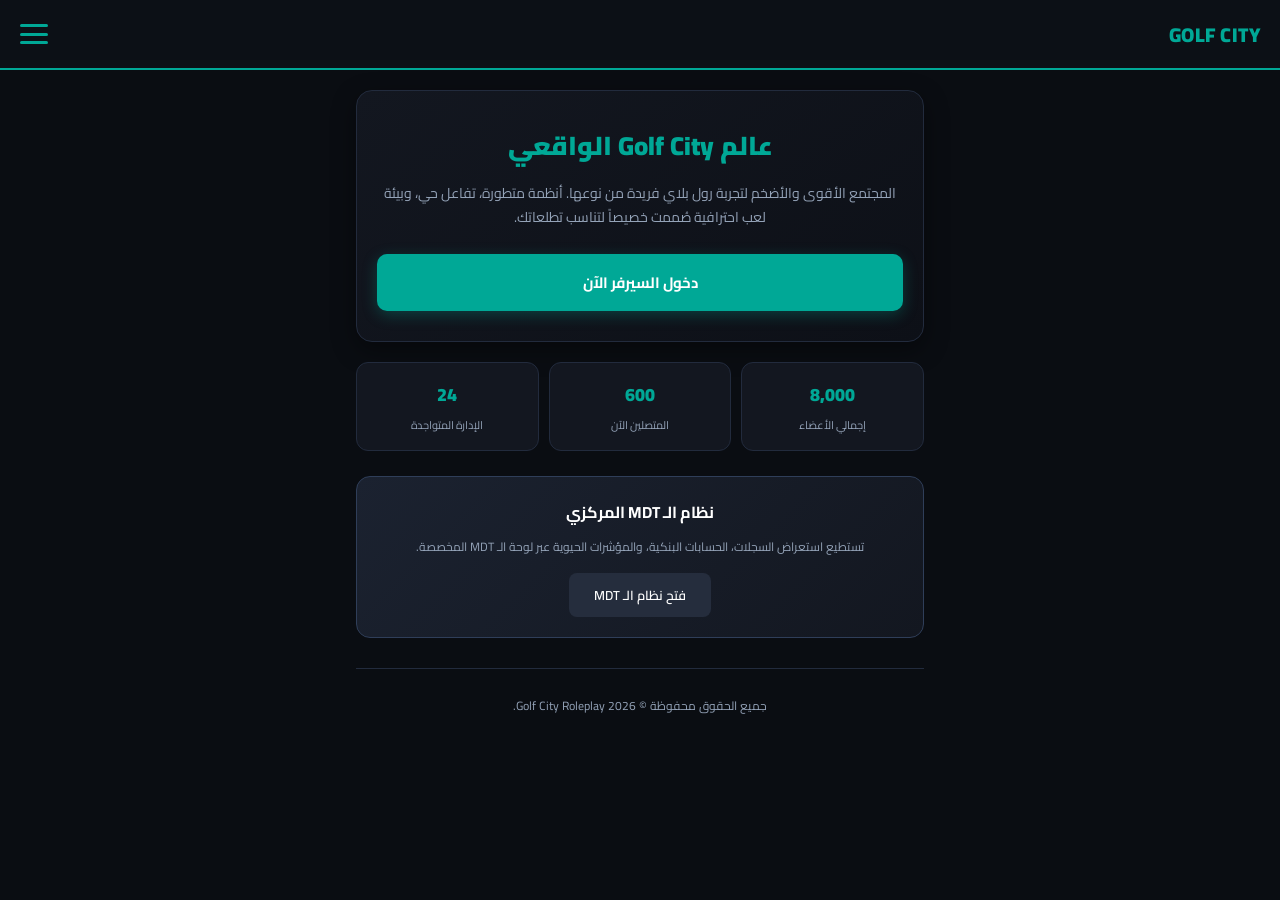
==== commit c34ad6df: "Enhance mobile navigation and update page structure Updated the HTML structure and styles for better" ====
--- a/index.html
+++ b/index.html
@@ -2,169 +2,353 @@
 <html lang="ar" dir="rtl">
 <head>
     <meta charset="UTF-8">
-    <meta name="viewport" content="width=device-width, initial-scale=1.0">
-    <title>Golf City | قولف سيتي</title>
+    <meta name="viewport" content="width=device-width, initial-scale=1.0, maximum-scale=1.0, user-scalable=no">
+    <title>Golf City | قولف سيتي - النسخة المودرن</title>
     <link href="https://fonts.googleapis.com/css2?family=Cairo:wght@400;600;700;900&display=swap" rel="stylesheet">
     <style>
         :root {
             --primary-turquoise: #00A896;
             --turquoise-hover: #028a7c;
-            --bg-dark: #0f1115;
-            --card-bg: #181c24;
+            --bg-dark: #0a0d12;
+            --card-bg: #131720;
+            --border-color: #222b3d;
             --text-light: #F8F9FA;
-            --text-gray: #a0aec0;
-        }
-        * { box-sizing: border-box; margin: 0; padding: 0; font-family: 'Cairo', sans-serif; scroll-behavior: smooth; }
-        body { background-color: var(--bg-dark); color: var(--text-light); }
+            --text-gray: #94a3b8;
+        }
+        * { box-sizing: border-box; margin: 0; padding: 0; font-family: 'Cairo', sans-serif; -webkit-tap-highlight-color: transparent; }
+        body { background-color: var(--bg-dark); color: var(--text-light); overflow-x: hidden; }
+
+        /* شريط الجوال العلوي */
+        header {
+            position: fixed;
+            top: 0;
+            left: 0;
+            width: 100%;
+            height: 70px;
+            background: rgba(13, 17, 24, 0.95);
+            backdrop-filter: blur(12px);
+            border-bottom: 2px solid var(--primary-turquoise);
+            display: flex;
+            justify-content: space-between;
+            align-items: center;
+            padding: 0 20px;
+            z-index: 2000;
+        }
+        .logo { font-size: 20px; font-weight: 900; color: var(--primary-turquoise); letter-spacing: 0.5px; }
         
-        /* شريط التنقل العلوي */
-        header { 
-            background: rgba(15, 17, 21, 0.95); 
-            position: fixed; 
-            width: 100%; 
-            top: 0; 
-            z-index: 1000; 
-            border-bottom: 2px solid var(--primary-turquoise); 
-            display: flex; 
-            justify-content: space-between; 
-            align-items: center; 
-            padding: 15px 50px; 
-            backdrop-filter: blur(10px);
-        }
-        .logo { font-size: 26px; font-weight: 900; color: var(--primary-turquoise); letter-spacing: 1px; }
-        nav ul { display: flex; list-style: none; gap: 25px; }
-        nav ul li a { color: var(--text-light); text-decoration: none; font-weight: 600; font-size: 15px; transition: 0.3s; }
-        nav ul li a:hover { color: var(--primary-turquoise); }
-
-        /* الواجهة الرئيسية */
-        .hero { 
-            height: 100vh; 
-            display: flex; 
-            flex-direction: column; 
-            justify-content: center; 
-            align-items: center; 
-            text-align: center; 
-            background: linear-gradient(rgba(15, 17, 21, 0.85), rgba(15, 17, 21, 0.95)), url('hero-bg.jpg') center/cover; 
-            padding: 0 20px; 
-        }
-        .hero h1 { font-size: 52px; margin-bottom: 15px; color: var(--primary-turquoise); font-weight: 900; }
-        .hero p { font-size: 18px; margin-bottom: 30px; max-width: 650px; color: var(--text-gray); line-height: 1.6; }
-        .btn-server { 
-            background: var(--primary-turquoise); 
-            color: #fff; 
-            padding: 14px 35px; 
-            border-radius: 8px; 
-            text-decoration: none; 
-            font-weight: 700; 
+        /* زر الثلاث شرطات (Hamburger Menu) */
+        .menu-toggle {
+            background: none;
+            border: none;
+            cursor: pointer;
+            display: flex;
+            flex-direction: column;
+            justify-content: space-between;
+            width: 28px;
+            height: 20px;
+        }
+        .menu-toggle span {
+            display: block;
+            height: 3px;
+            width: 100%;
+            background-color: var(--primary-turquoise);
+            border-radius: 3px;
+            transition: 0.3s;
+        }
+
+        /* القائمة الجانبية للموبايل */
+        .mobile-nav {
+            position: fixed;
+            top: 0;
+            right: -100%;
+            width: 80%;
+            max-width: 320px;
+            height: 100vh;
+            background: #0f131a;
+            border-left: 1px solid var(--border-color);
+            box-shadow: -10px 0 30px rgba(0,0,0,0.8);
+            z-index: 2500;
+            display: flex;
+            flex-direction: column;
+            padding: 90px 25px 30px 25px;
+            transition: 0.4s cubic-bezier(0.4, 0, 0.2, 1);
+        }
+        .mobile-nav.active { right: 0; }
+        .mobile-nav a {
+            color: var(--text-light);
+            text-decoration: none;
             font-size: 16px;
-            transition: 0.3s; 
+            font-weight: 600;
+            padding: 15px 0;
+            border-bottom: 1px solid rgba(255,255,255,0.05);
+            transition: 0.3s;
+        }
+        .mobile-nav a:hover, .mobile-nav a.active-link { color: var(--primary-turquoise); padding-right: 10px; }
+        
+        .close-menu {
+            position: absolute;
+            top: 20px;
+            left: 20px;
+            background: none;
+            border: none;
+            color: #fff;
+            font-size: 24px;
+            cursor: pointer;
+        }
+
+        /* خلفية شفافة عند فتح القائمة */
+        .overlay {
+            position: fixed;
+            top: 0;
+            left: 0;
+            width: 100%;
+            height: 100vh;
+            background: rgba(0,0,0,0.6);
+            backdrop-filter: blur(4px);
+            z-index: 2200;
+            display: none;
+        }
+        .overlay.active { display: block; }
+
+        /* المحتوى الرئيسي */
+        .main-container { padding: 90px 16px 40px 16px; max-width: 600px; margin: 0 auto; }
+
+        /* الصفحات / الأقسام (تظهر وتختفي حسب الاختيار لضمان عدم وجودها بلوحة واحدة مزدحمة) */
+        .page-section { display: none; animation: fadeIn 0.4s ease-in-out; }
+        .page-section.active-page { display: block; }
+        @keyframes fadeIn { from { opacity: 0; transform: translateY(10px); } to { opacity: 1; transform: translateY(0); } }
+
+        /* واجهة الهيرو الرئيسية */
+        .hero-card {
+            background: linear-gradient(145deg, #131720, #0d1017);
+            border: 1px solid var(--border-color);
+            border-radius: 16px;
+            padding: 30px 20px;
+            text-align: center;
+            margin-bottom: 20px;
+            box-shadow: 0 8px 25px rgba(0,0,0,0.4);
+        }
+        .hero-card h1 { font-size: 26px; color: var(--primary-turquoise); font-weight: 900; margin-bottom: 12px; }
+        .hero-card p { font-size: 14px; color: var(--text-gray); line-height: 1.7; margin-bottom: 24px; }
+        
+        .btn-main {
+            display: block;
+            width: 100%;
+            background: var(--primary-turquoise);
+            color: #fff;
+            padding: 14px;
+            border-radius: 10px;
+            text-decoration: none;
+            font-weight: 700;
+            font-size: 15px;
             box-shadow: 0 4px 15px rgba(0, 168, 150, 0.3);
-        }
-        .btn-server:hover { background: var(--turquoise-hover); transform: translateY(-2px); }
-
-        /* شريط العدادات */
-        .stats-bar { 
-            display: flex; 
-            justify-content: space-around; 
-            background: #141820; 
-            padding: 30px; 
-            border-top: 1px solid #222; 
-            border-bottom: 1px solid #222;
-        }
-        .stat-item { text-align: center; }
-        .stat-item h3 { font-size: 32px; color: var(--primary-turquoise); font-weight: 900; }
-        .stat-item p { color: var(--text-gray); font-size: 15px; margin-top: 5px; }
-
-        /* قسم الأقسام والقوانين */
-        .section-container { max-width: 1100px; margin: 80px auto; padding: 0 20px; }
-        .section-title { font-size: 30px; color: var(--primary-turquoise); margin-bottom: 20px; font-weight: 800; border-right: 4px solid var(--primary-turquoise); padding-right: 15px; }
-        .card { background: var(--card-bg); padding: 30px; border-radius: 12px; border: 1px solid #262c38; margin-bottom: 25px; line-height: 1.8; color: var(--text-gray); }
-        .card h3 { color: #fff; margin-bottom: 10px; font-size: 20px; }
-        
-        footer { text-align: center; padding: 30px; background: #0a0c0f; color: var(--text-gray); font-size: 14px; border-top: 1px solid #1a202c; }
+            transition: 0.3s;
+            text-align: center;
+        }
+        .btn-main:hover { background: var(--turquoise-hover); }
+
+        /* شريط الإحصائيات المصغر للجوال */
+        .stats-grid {
+            display: grid;
+            grid-template-columns: repeat(3, 1fr);
+            gap: 10px;
+            margin-bottom: 25px;
+        }
+        .stat-box {
+            background: var(--card-bg);
+            border: 1px solid var(--border-color);
+            border-radius: 12px;
+            padding: 15px 10px;
+            text-align: center;
+        }
+        .stat-box h3 { font-size: 18px; color: var(--primary-turquoise); font-weight: 900; }
+        .stat-box p { font-size: 11px; color: var(--text-gray); margin-top: 4px; }
+
+        /* بطاقات المحتوى المطولة */
+        .content-card {
+            background: var(--card-bg);
+            border: 1px solid var(--border-color);
+            border-radius: 14px;
+            padding: 20px;
+            margin-bottom: 15px;
+        }
+        .content-card h2 { font-size: 18px; color: #fff; margin-bottom: 12px; display: flex; align-items: center; gap: 8px; }
+        .content-card h2::before { content: ''; display: inline-block; width: 6px; height: 18px; background: var(--primary-turquoise); border-radius: 3px; }
+        .content-card p, .content-card li { font-size: 13px; color: var(--text-gray); line-height: 1.8; margin-bottom: 10px; }
+        .content-card ul { padding-right: 18px; }
+
+        /* زر الانتقال للـ MDT */
+        .mdt-link-card {
+            background: linear-gradient(135deg, #1b2230, #131720);
+            border: 1px solid #2f3e59;
+            border-radius: 14px;
+            padding: 20px;
+            text-align: center;
+            margin-top: 20px;
+        }
+        .mdt-link-card h3 { font-size: 16px; color: #fff; margin-bottom: 8px; }
+        .mdt-link-card p { font-size: 12px; color: var(--text-gray); margin-bottom: 15px; }
+        .btn-secondary {
+            display: inline-block;
+            background: #252d3d;
+            color: #fff;
+            padding: 10px 25px;
+            border-radius: 8px;
+            text-decoration: none;
+            font-size: 13px;
+            font-weight: 600;
+            transition: 0.3s;
+        }
+        .btn-secondary:hover { background: #323e54; }
+
+        footer { text-align: center; padding: 25px 0; font-size: 12px; color: var(--text-gray); border-top: 1px solid var(--border-color); margin-top: 30px; }
     </style>
 </head>
 <body>
 
-    <!-- شريط التنقل العلوي -->
+    <!-- شريط الجوال العلوي -->
     <header>
         <div class="logo">GOLF CITY</div>
-        <nav>
-            <ul>
-                <li><a href="#home">الواجهة الرئيسية</a></li>
-                <li><a href="#rules">قوانين الـ RP</a></li>
-                <li><a href="#about">تعريف السيرفر</a></li>
-                <li><a href="#devs">المؤسسين والبرمجيين</a></li>
-                <li><a href="#apply">تقديمات الإدارة</a></li>
-                <li><a href="mdt.html" target="_blank" style="color: var(--primary-turquoise);">لوحة الـ MDT</a></li>
-            </ul>
-        </nav>
+        <button class="menu-toggle" onclick="toggleMenu()" aria-label="القائمة">
+            <span></span>
+            <span></span>
+            <span></span>
+        </button>
     </header>
 
-    <!-- الواجهة الرئيسية -->
-    <section id="home" class="hero">
-        <h1>مرحباً بك في سيرفر Golf City</h1>
-        <p>الوجهة الأولى والأبرز لتجربة رول بلاي واقعية، احترافية، وبمعايير تنافسية فريدة. انضم إلى مجتمعنا الآن وابدأ قصتك.</p>
-        <a href="fivem://connect/YOUR_SERVER_IP" class="btn-server">دخول السيرفر مباشرة</a>
-    </section>
-
-    <!-- شريط الإحصائيات -->
-    <div class="stats-bar">
-        <div class="stat-item">
-            <h3>8,000</h3>
-            <p>إجمالي الأعضاء</p>
-        </div>
-        <div class="stat-item">
-            <h3>600</h3>
-            <p>المتصلين الآن</p>
-        </div>
-        <div class="stat-item">
-            <h3>24</h3>
-            <p>الإدارة المتواجدة</p>
-        </div>
+    <!-- القائمة الجانبية (ثلاث شرطات) -->
+    <div class="overlay" id="overlay" onclick="toggleMenu()"></div>
+    <nav class="mobile-nav" id="mobileNav">
+        <button class="close-menu" onclick="toggleMenu()">×</button>
+        <a href="#" onclick="switchPage('home'); return false;" class="nav-link active-link" id="link-home">الواجهة الرئيسية</a>
+        <a href="#" onclick="switchPage('rules'); return false;" class="nav-link" id="link-rules">قوانين الـ RP الاحترافية</a>
+        <a href="#" onclick="switchPage('about'); return false;" class="nav-link" id="link-about">تعريف السيرفر الشامل</a>
+        <a href="#" onclick="switchPage('devs'); return false;" class="nav-link" id="link-devs">المؤسسين والبرمجيين</a>
+        <a href="#" onclick="switchPage('apply'); return false;" class="nav-link" id="link-apply">تقديمات الإدارة والوظائف</a>
+        <a href="mdt.html" target="_blank" style="color: var(--primary-turquoise); margin-top: 10px; border-top: 1px solid #222; padding-top: 15px;">🔗 فتح لوحة الـ MDT</a>
+    </nav>
+
+    <!-- الحاوية الرئيسية للمحتوى (كل قسم مستقل تماماً) -->
+    <div class="main-container">
+
+        <!-- 1. صفحة الواجهة الرئيسية -->
+        <section id="page-home" class="page-section active-page">
+            <div class="hero-card">
+                <h1>عالم Golf City الواقعي</h1>
+                <p>المجتمع الأقوى والأضخم لتجربة رول بلاي فريدة من نوعها. أنظمة متطورة، تفاعل حي، وبيئة لعب احترافية صُممت خصيصاً لتناسب تطلعاتك.</p>
+                <a href="fivem://connect/YOUR_SERVER_IP" class="btn-main">دخول السيرفر الآن</a>
+            </div>
+
+            <!-- إحصائيات السيرفر -->
+            <div class="stats-grid">
+                <div class="stat-box">
+                    <h3>8,000</h3>
+                    <p>إجمالي الأعضاء</p>
+                </div>
+                <div class="stat-box">
+                    <h3>600</h3>
+                    <p>المتصلين الآن</p>
+                </div>
+                <div class="stat-box">
+                    <h3>24</h3>
+                    <p>الإدارة المتواجدة</p>
+                </div>
+            </div>
+
+            <div class="mdt-link-card">
+                <h3>نظام الـ MDT المركزي</h3>
+                <p>تستطيع استعراض السجلات، الحسابات البنكية، والمؤشرات الحيوية عبر لوحة الـ MDT المخصصة.</p>
+                <a href="mdt.html" target="_blank" class="btn-secondary">فتح نظام الـ MDT</a>
+            </div>
+        </section>
+
+        <!-- 2. صفحة قوانين الـ RP (غير مختصرة وشاملة) -->
+        <section id="page-rules" class="page-section">
+            <div class="content-card">
+                <h2>قوانين الـ RP الأساسية والعامة</h2>
+                <p>يُعتبر الالتزام بالقواعد معياراً أساسياً لاستمرار العضوية داخل سيرفر قولف سيتي وضمان جودة اللعب للجميع:</p>
+                <ul>
+                    <li><strong>الواقعية المطلقة (Value of Life):</strong> يجب على كل لاعب الحفاظ على حياته الشخصية وتقييم المخاطر بجدية وعدم الاستهانة بالمواقف المميتة.</li>
+                    <li><strong>الخروج عن الشخصية (Out of Character - OOC):</strong> يُمنع منعاً باتاً التحدث بأمور خارج اللعبة أو استخدام معلومات تم الحصول عليها بطرق غير شرعية داخل السيناريو (MetaGaming).</li>
+                    <li><strong>عدم الاعتراف بالموت (New Life Rule):</strong> في حال فقدان الوعي نهائياً في سيناريو معين، لا يُمكنك تذكر تفاصيل الطرف الآخر أو العودة لنفس الموقع مباشرة للانتقام.</li>
+                </ul>
+            </div>
+            <div class="content-card">
+                <h2>قوانين السيناريوهات والاشتباكات</h2>
+                <p>تتم إدارة المشاكل والسيناريوهات الأمنية وفق ضوابط صارمة تمنع الفوضى وتضمن تكافؤ الفرص بين جميع الأطراف المدنية والعسكرية.</p>
+            </div>
+        </section>
+
+        <!-- 3. صفحة تعريف السيرفر -->
+        <section id="page-about" class="page-section">
+            <div class="content-card">
+                <h2>تعريف سيرفر Golf City</h2>
+                <p>تأسس سيرفر <strong>قولف سيتي</strong> ليكون العلامة الفارقة في عالم الرول بلاي العربي. نحن ندمج بين البرمجيات المخصصة الحصرية، نظام اقتصادي متوازن، ومعارض سيارات فريدة من نوعها تلبي شغف محبي السيارات والتجارة.</p>
+                <p>يتميز السيرفر باستقرار تقني عالٍ، وسرعة استجابة فائقة في ربط الموقع الإلكتروني وقاعدة البيانات باللعبة لحظياً (Live Sync)، مما يمنح الإدارة والعساكر واللاعبين تحكماً كاملاً وسلساً في كافة التفاصيل الشخصية والمادية.</p>
+            </div>
+        </section>
+
+        <!-- 4. صفحة المؤسسين والبرمجيين -->
+        <section id="page-devs" class="page-section">
+            <div class="content-card">
+                <h2>فريق التأسيس والتطوير البرمجي</h2>
+                <p>يقف خلف هذا الصرح الهائل نخبة من الكفاءات التقنية والإدارية التي تعمل على مدار الساعة لضمان تقديم أعلى أداء:</p>
+                <ul>
+                    <li><strong>الإدارة العليا ومجلس المؤسسين:</strong> المسؤولون عن رسم الاستراتيجية العامة وإدارة شؤون المجتمع الكبرى.</li>
+                    <li><strong>طاقم البرمجة والتطوير (Development Team):</strong> مهندسو الأنظمة ومطورو السكربتات الخاصة بالـ MDT والموقع الإلكتروني وقاعدة البيانات.</li>
+                    <li><strong>فريق الدعم الفني والإشراف:</strong> السهر على راحة اللاعبين وحل كافة المشاكل التقنية أو الاستفسارات اللحظية.</li>
+                </ul>
+            </div>
+        </section>
+
+        <!-- 5. صفحة تقديمات الإدارة -->
+        <section id="page-apply" class="page-section">
+            <div class="content-card">
+                <h2>تقديمات الإدارة والوظائف الحكومية</h2>
+                <p>نرحب دائماً بالكوادر المميزة التي تمتلك الشغف والقدرة على التطوير وخدمة مجتمع سيرفر قولف سيتي:</p>
+                <ul>
+                    <li><strong>تقديمات الإدارة:</strong> للأنضمام لفريق المراقبة والدعم ومساعدة اللاعبين.</li>
+                    <li><strong>تقديمات القطاع العسكري والشرطة:</strong> لحفظ الأمن وتطبيق النظام واستخدام لوحات الـ MDT الميدانية.</li>
+                    <li><strong>تقديمات الوظائف العامة والخدمية:</strong> لإدارة المعارض، المستشفيات، والشركات الكبرى داخل المدينة.</li>
+                </ul>
+                <p style="margin-top: 15px; color: var(--primary-turquoise);">* يمكنك التقديم والانضمام عبر روابط الديسكورد الرسمي الخاصة بالسيرفر.</p>
+            </div>
+        </section>
+
+        <footer>
+            جميع الحقوق محفوظة © 2026 Golf City Roleplay.
+        </footer>
     </div>
 
-    <!-- قسم قوانين الـ RP -->
-    <div id="rules" class="section-container">
-        <h2 class="section-title">قوانين الـ RP (رول بلاي)</h2>
-        <div class="card">
-            <h3>1. القواعد العامة للعب</h3>
-            <p>يجب الالتزام بالواقعية التامة داخل السيرفر وتجنب أي تصرفات تخرج عن إطار تقمص الشخصية (FailRP). احترام جميع اللاعبين وطاقم الإدارة واجب أساسي.</p>
-        </div>
-        <div class="card"><h3>2. قوانين السيناريوهات والاشتباكات</h3>
-            <p>يمنع منعاً باتاً افتعال المشاكل أو بدء سيناريوهات عدائية دون سبب درامي واضح يخدم مسار القصة والـ RP.</p>
-        </div>
-    </div>
-
-    <!-- تعريف السيرفر -->
-    <div id="about" class="section-container">
-        <h2 class="section-title">تعريف السيرفر</h2>
-        <div class="card">
-            <p>سيرفر قولف سيتي هو مجتمع متكامل يقدم أنظمة برمجية فريدة، معارض سيارات مخصصة، وظائف حكومية وعامة احترافية، ونظام إداري وأمني متطور يربط الموقع باللعبة لحظياً (Live Sync).</p>
-        </div>
-    </div>
-
-    <!-- المؤسسين والبرمجيين -->
-    <div id="devs" class="section-container">
-        <h2 class="section-title">المؤسسين والبرمجيين</h2>
-        <div class="card">
-            <h3>طاقم التطوير والإدارة العليا</h3>
-            <p>يتم إدارة وتطوير سيرفر Golf City بواسطة نخبة من المطورين والمؤسسين لضمان استقرار الخادم وتقديم أفضل تجربة أداء خالية من المشاكل.</p>
-        </div>
-    </div>
-
-    <!-- تقديمات الإدارة -->
-    <div id="apply" class="section-container">
-        <h2 class="section-title">تقديمات الإدارة</h2>
-        <div class="card">
-            <h3>انضم إلى طاقم العمل</h3>
-            <p>باب التقديم على الرتب الإدارية وشرطة قولف سيتي مفتوح دائماً للمرشحين المؤهلين. يمكنك التقديم عبر وسائل التواصل أو الديسكورد الخاص بالسيرفر.</p>
-        </div>
-    </div>
-
-    <footer>
-        جميع الحقوق محفوضة © 2026 Golf City Roleplay.
-    </footer>
-
+    <script>
+        // دالة فتح وإغلاق القائمة الجانبية (الثلاث شرطات)
+        function toggleMenu() {
+            const nav = document.getElementById('mobileNav');
+            const overlay = document.getElementById('overlay');
+            nav.classList.toggle('active');
+            overlay.classList.toggle('active');
+        }
+
+        // دالة التنقل بين الأقسام (كل قسم يفتح لوحده بدون لوحة مزدحمة)
+        function switchPage(pageId) {
+            // إخفاء جميع الأقسام
+            const sections = document.querySelectorAll('.page-section');
+            sections.forEach(sec => sec.classList.remove('active-page'));
+
+            // إظهار القسم المطلوب
+            document.getElementById('page-' + pageId).classList.add('active-page');
+
+            // تحديث الروابط النشطة في القائمة
+            const links = document.querySelectorAll('.nav-link');
+            links.forEach(link => link.classList.remove('active-link'));
+            document.getElementById('link-' + pageId).classList.add('active-link');
+
+            // إغلاق القائمة الجانبية تلقائياً بعد الاختيار
+            toggleMenu();
+
+            // العودة لأعلى الصفحة بسلاسة
+            window.scrollTo({ top: 0, behavior: 'smooth' });
+        }
+    </script>
 </body>
 </html>
